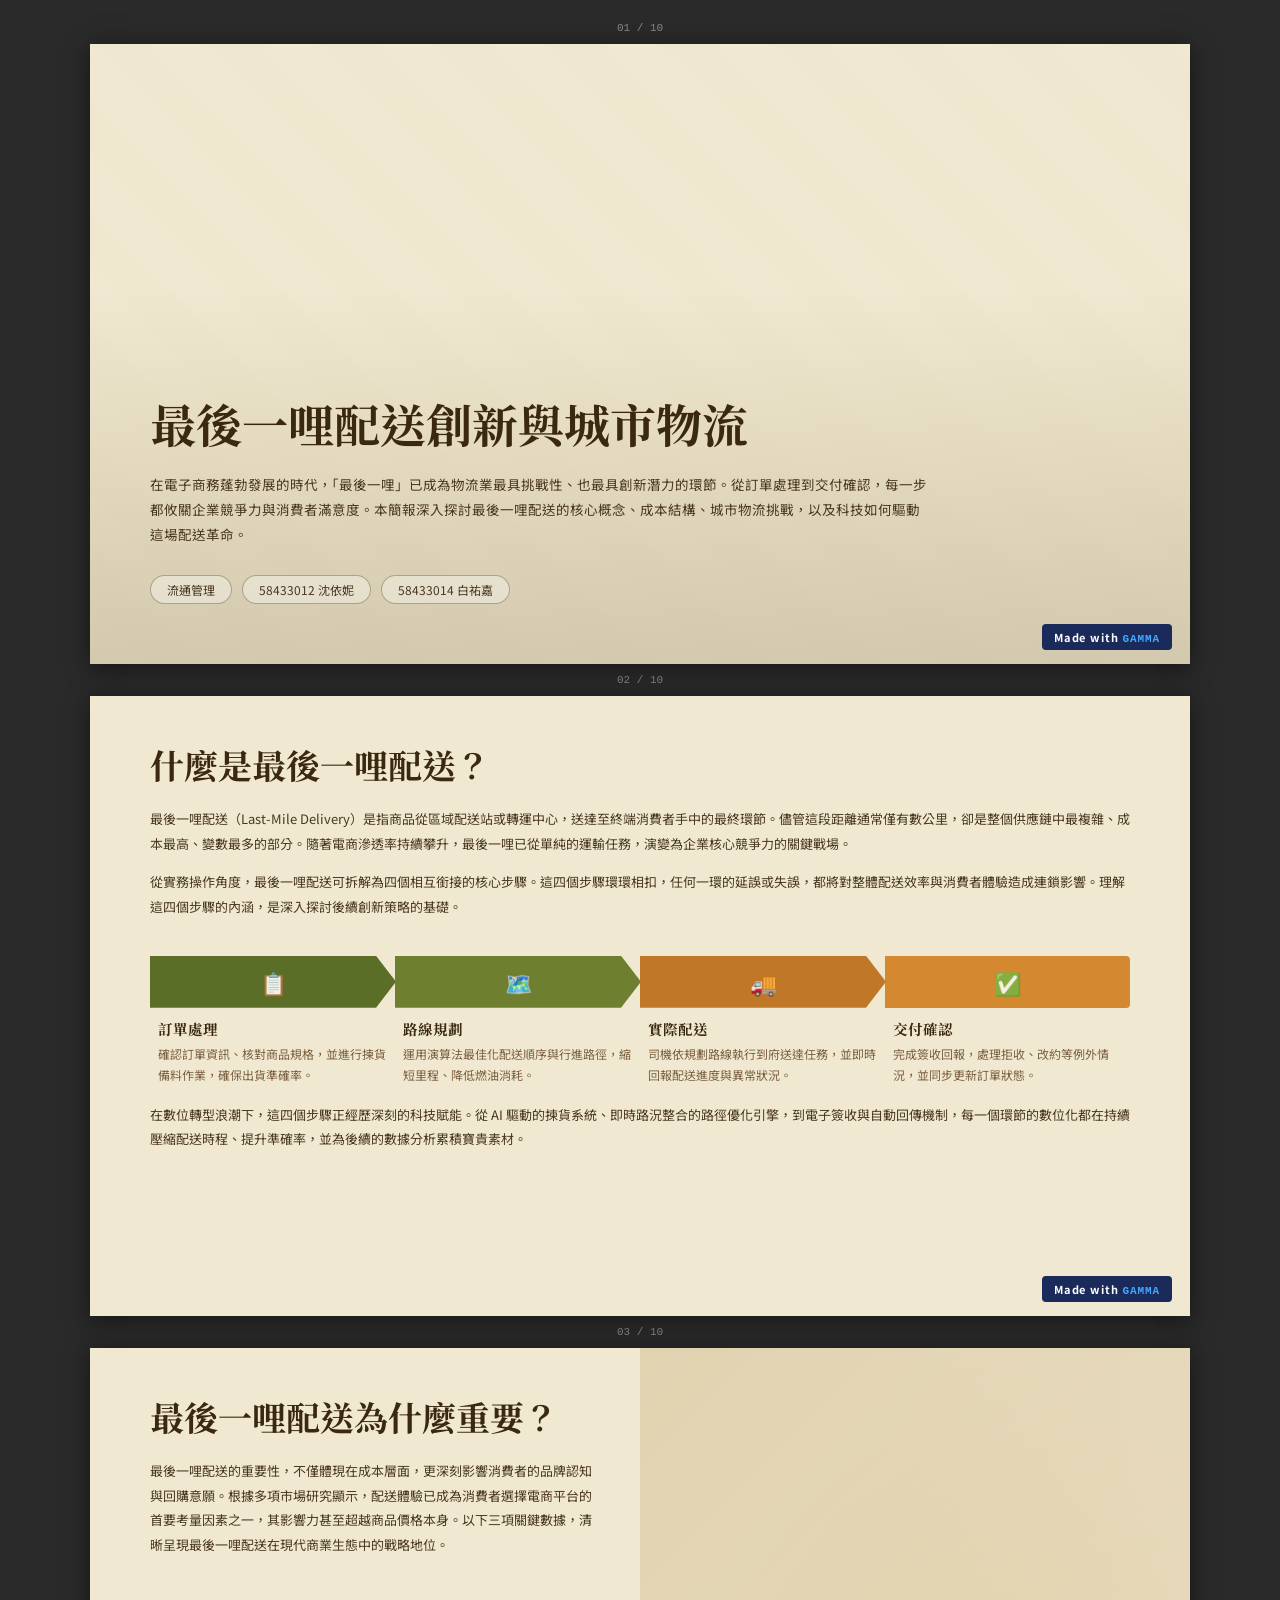
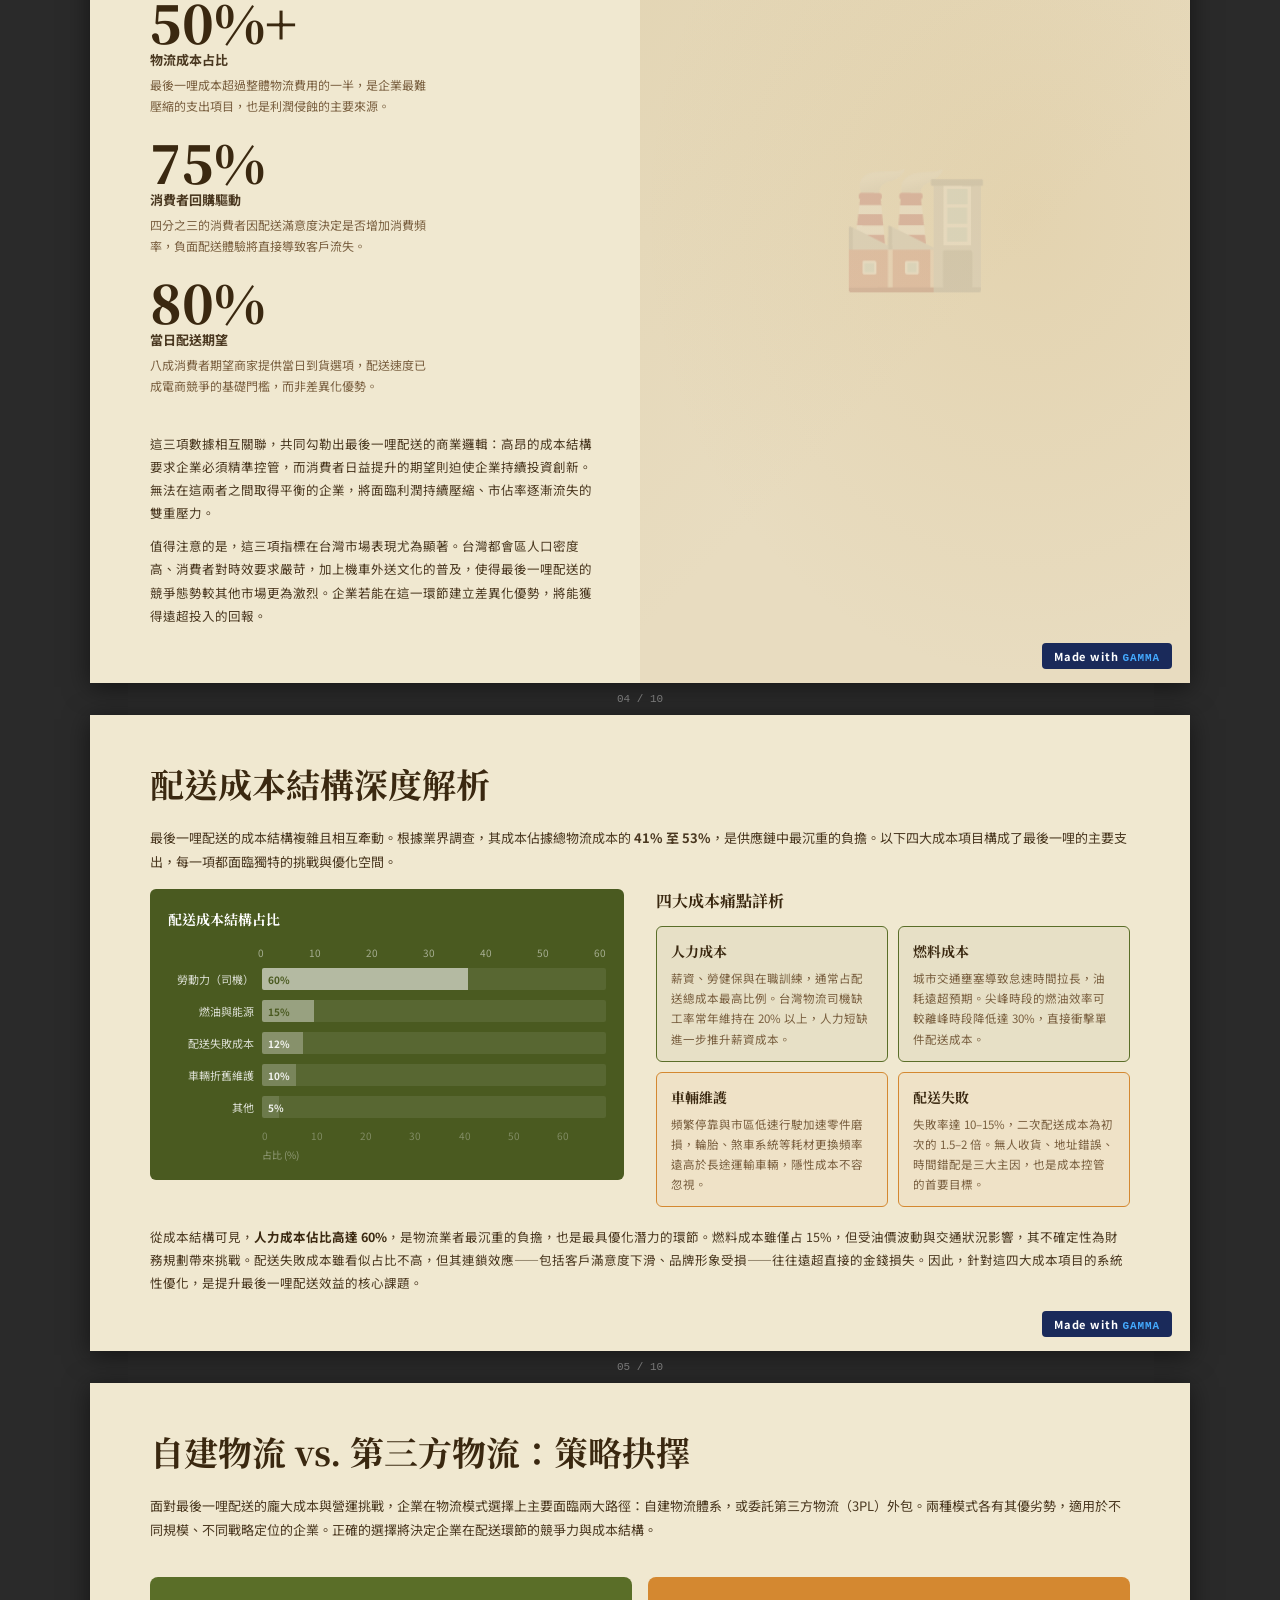
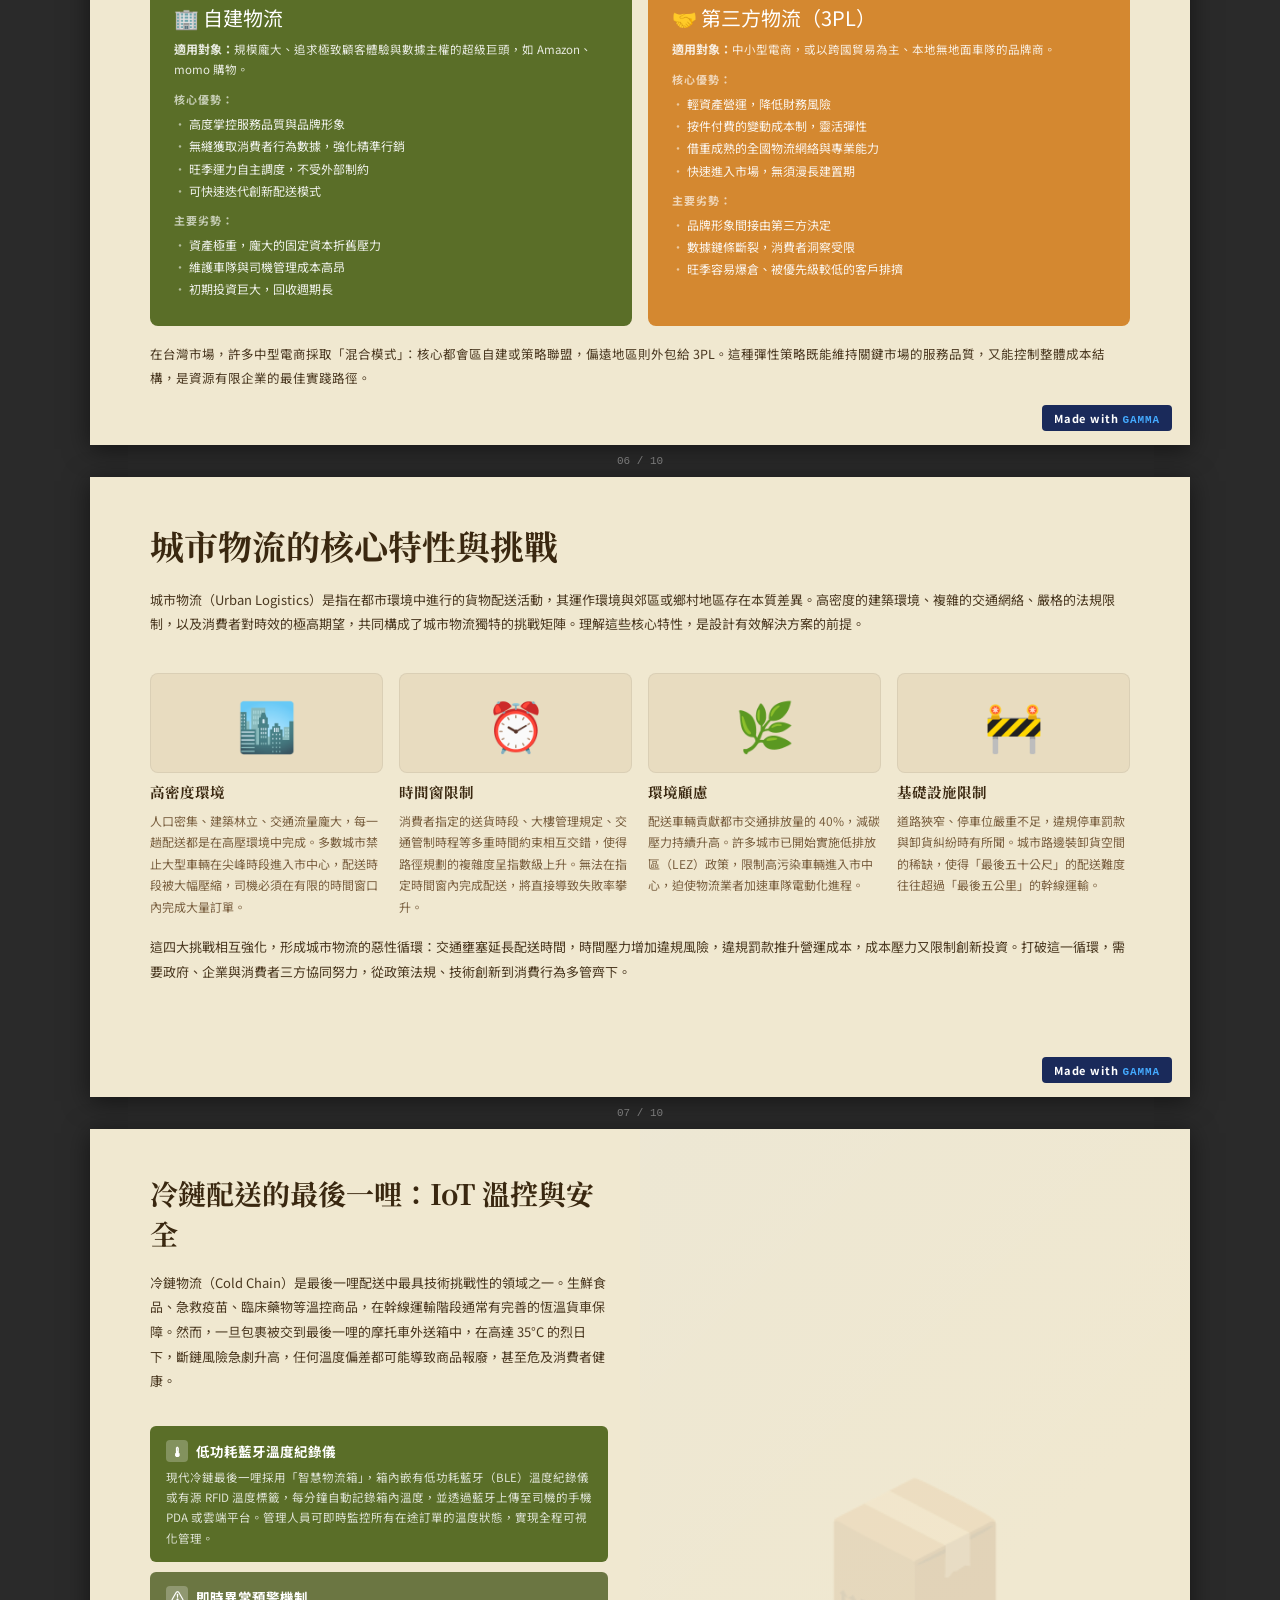
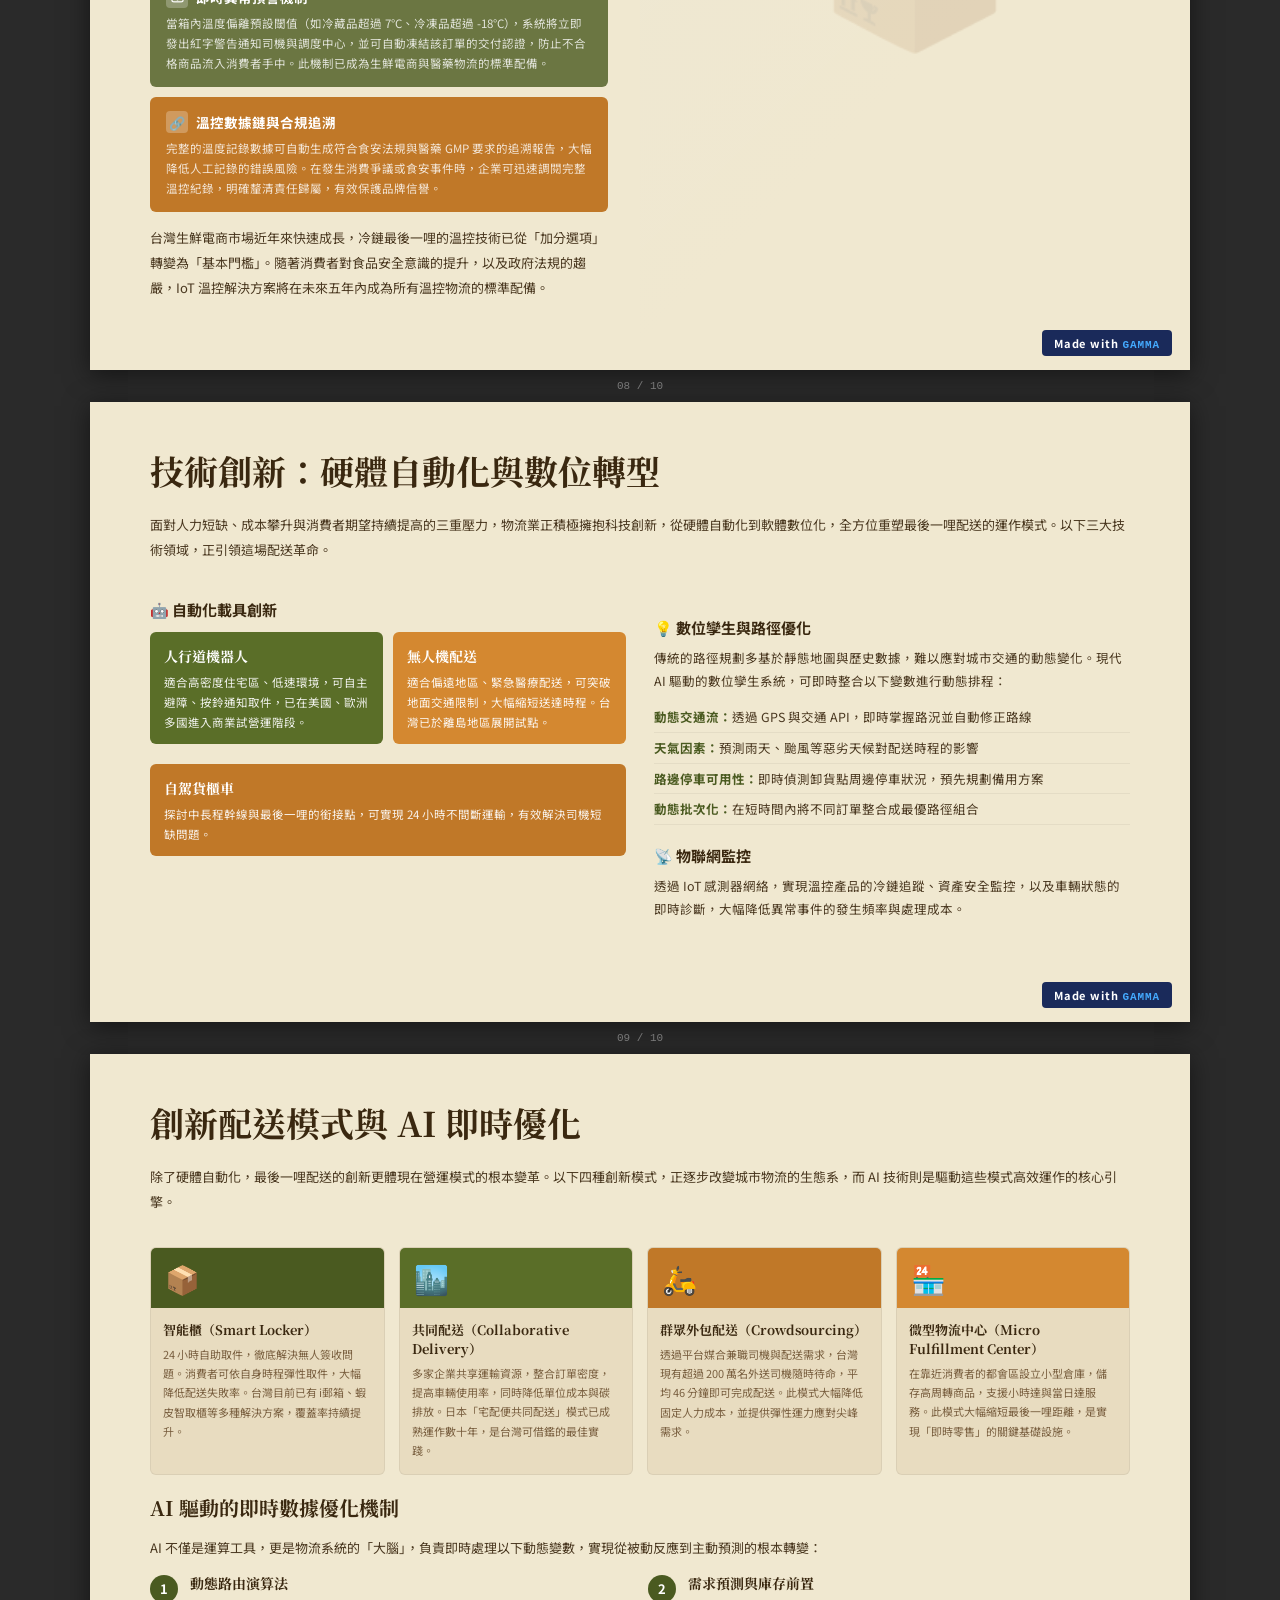
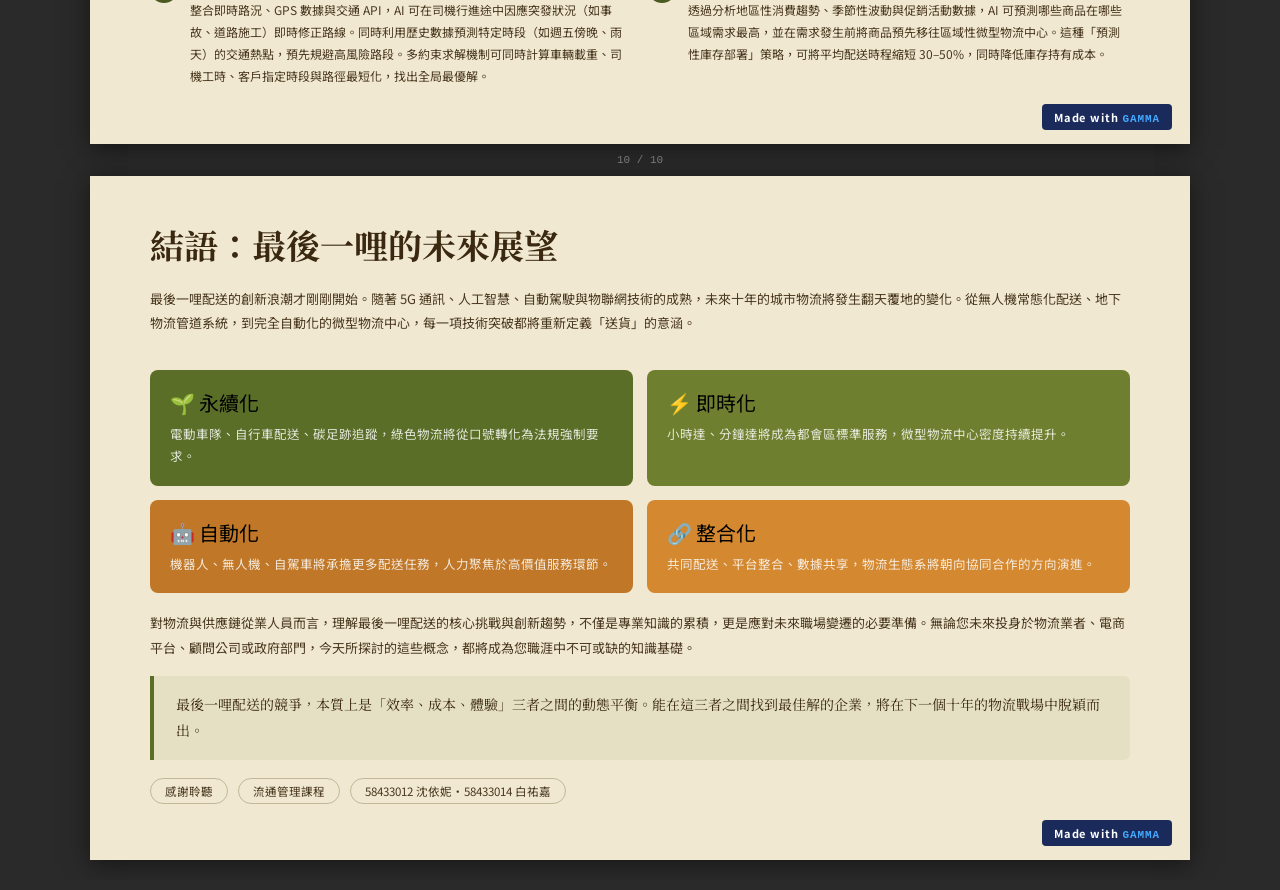
==== last-mile-delivery.html @ 7293ac3d "Add files via upload" ====
<!DOCTYPE html>
<html lang="zh-TW">
<head>
<meta charset="UTF-8">
<meta name="viewport" content="width=device-width, initial-scale=1.0">
<title>最後一哩配送創新與城市物流</title>
<link href="https://fonts.googleapis.com/css2?family=Noto+Serif+TC:wght@400;500;700;900&family=Noto+Sans+TC:wght@300;400;500;700&display=swap" rel="stylesheet">
<style>
* { margin:0; padding:0; box-sizing:border-box; }

:root {
  --cream: #f0e8d0;
  --cream2: #e8dcc0;
  --olive-dark: #4a5a20;
  --olive: #5a6e28;
  --olive-mid: #6e8030;
  --amber: #c07828;
  --amber2: #d48830;
  --brown-text: #3a2810;
  --brown2: #5a3c18;
  --text: #2a1e08;
  --text2: #4a3820;
  --text3: #7a6040;
  --white: #fefcf5;
  --tag-bg: rgba(255,255,255,0.2);
}

body {
  font-family: 'Noto Sans TC', sans-serif;
  background: #2a2a2a;
  display: flex;
  flex-direction: column;
  align-items: center;
  padding: 20px;
  gap: 8px;
}

/* ── SLIDE SHELL ── */
.slide {
  width: 1100px;
  min-height: 620px;
  background: var(--cream);
  position: relative;
  overflow: hidden;
  box-shadow: 0 4px 24px rgba(0,0,0,0.5);
  display: flex;
  flex-direction: column;
}

/* ── GAMMA BADGE ── */
.gamma-badge {
  position: absolute;
  bottom: 14px; right: 18px;
  background: #1a2a5a;
  color: white;
  font-size: 11px;
  font-weight: 700;
  padding: 5px 12px;
  border-radius: 4px;
  letter-spacing: 0.08em;
  z-index: 10;
}
.gamma-badge span { color: #4af; font-family: monospace; font-weight: 900; }

/* ══════════════════════════════════════
   SLIDE 1 – COVER
══════════════════════════════════════ */
.s1 {
  background: var(--cream);
  min-height: 620px;
}
.s1-bg {
  position: absolute; inset: 0;
  background: linear-gradient(rgba(240,232,208,0.82), rgba(240,232,208,0.88)),
    /* City night scene suggestion via repeating pattern */
    repeating-linear-gradient(45deg, transparent, transparent 40px, rgba(80,60,20,0.04) 40px, rgba(80,60,20,0.04) 80px);
  z-index: 0;
}
/* Faux city silhouette */
.s1-city {
  position: absolute;
  bottom: 0; left: 0; right: 0;
  height: 380px;
  background:
    linear-gradient(180deg, transparent 0%, rgba(100,80,30,0.12) 60%, rgba(80,60,20,0.18) 100%);
  z-index: 1;
}
.s1-content {
  position: relative; z-index: 2;
  padding: 90px 60px 60px 60px;
  display: flex; flex-direction: column;
  justify-content: flex-end;
  flex: 1;
}
.s1-title {
  font-family: 'Noto Serif TC', serif;
  font-size: 46px;
  font-weight: 700;
  color: var(--brown-text);
  line-height: 1.3;
  margin-bottom: 18px;
}
.s1-desc {
  font-size: 13.5px;
  color: var(--text2);
  line-height: 1.85;
  max-width: 780px;
  margin-bottom: 28px;
}
.s1-tags {
  display: flex; gap: 10px;
}
.tag {
  padding: 5px 16px;
  border: 1.5px solid rgba(90,70,24,0.4);
  border-radius: 999px;
  font-size: 12px;
  color: var(--text2);
  background: rgba(255,255,255,0.35);
}

/* ══════════════════════════════════════
   SLIDE 2 – WHAT IS
══════════════════════════════════════ */
.slide-inner {
  padding: 44px 60px 56px;
  flex: 1;
  display: flex;
  flex-direction: column;
}
.slide-h1 {
  font-family: 'Noto Serif TC', serif;
  font-size: 34px;
  font-weight: 700;
  color: var(--brown-text);
  margin-bottom: 18px;
}
.slide-body {
  font-size: 13px;
  color: var(--text2);
  line-height: 1.9;
  margin-bottom: 14px;
}

/* Arrow steps */
.steps-row {
  display: flex;
  gap: 0;
  margin: 22px 0 14px;
  flex-wrap: nowrap;
}
.step-arrow {
  flex: 1;
  display: flex;
  flex-direction: column;
  position: relative;
}
.step-arrow-head {
  height: 52px;
  display: flex;
  align-items: center;
  justify-content: center;
  font-size: 22px;
  color: rgba(255,255,255,0.9);
  clip-path: polygon(0 0, calc(100% - 20px) 0, 100% 50%, calc(100% - 20px) 100%, 0 100%);
  margin-right: -1px;
}
.step-arrow:nth-child(1) .step-arrow-head { background: var(--olive); }
.step-arrow:nth-child(2) .step-arrow-head { background: var(--olive-mid); }
.step-arrow:nth-child(3) .step-arrow-head { background: var(--amber); }
.step-arrow:nth-child(4) .step-arrow-head { background: var(--amber2); clip-path: none; border-radius: 0 4px 4px 0; margin-right: 0; }
.step-arrow-title {
  font-family: 'Noto Serif TC', serif;
  font-size: 14.5px;
  font-weight: 700;
  color: var(--brown-text);
  margin-top: 10px;
  padding: 0 8px;
}
.step-arrow-desc {
  font-size: 12px;
  color: var(--text3);
  line-height: 1.75;
  padding: 0 8px;
  margin-top: 4px;
}

/* ══════════════════════════════════════
   SLIDE 3 – WHY IMPORTANT
══════════════════════════════════════ */
.s3 { }
.s3-layout {
  display: grid;
  grid-template-columns: 1fr 1fr;
  gap: 0;
  flex: 1;
  min-height: 0;
}
.s3-left {
  padding: 44px 40px 56px 60px;
  display: flex;
  flex-direction: column;
}
.s3-stats {
  display: flex;
  flex-direction: column;
  gap: 0;
  margin-top: 24px;
  flex: 1;
}
.stat-block {
  margin-bottom: 20px;
}
.stat-num {
  font-family: 'Noto Serif TC', serif;
  font-size: 52px;
  font-weight: 900;
  color: var(--brown-text);
  line-height: 1;
}
.stat-label {
  font-size: 13px;
  font-weight: 700;
  color: var(--text2);
  margin-top: 2px;
  margin-bottom: 5px;
}
.stat-desc {
  font-size: 12px;
  color: var(--text3);
  line-height: 1.75;
  max-width: 280px;
}
.s3-right {
  position: relative;
  overflow: hidden;
  background:
    linear-gradient(135deg, rgba(210,190,140,0.3) 0%, transparent 60%),
    var(--cream2);
  display: flex;
  align-items: center;
  justify-content: center;
}
/* Warehouse illustration placeholder */
.s3-illus {
  width: 100%;
  height: 100%;
  background:
    radial-gradient(ellipse at 70% 50%, rgba(200,160,80,0.15) 0%, transparent 70%);
  display: flex;
  align-items: center;
  justify-content: center;
}
.s3-illus-icon {
  font-size: 120px;
  opacity: 0.18;
  filter: grayscale(30%);
}
.s3-note {
  margin-top: 16px;
  font-size: 12.5px;
  color: var(--text2);
  line-height: 1.85;
}

/* ══════════════════════════════════════
   SLIDE 4 – COST
══════════════════════════════════════ */
.s4-layout {
  display: grid;
  grid-template-columns: 1fr 1fr;
  gap: 32px;
  flex: 1;
  align-items: start;
}
.chart-box {
  background: var(--olive-dark);
  border-radius: 6px;
  padding: 20px 18px 18px;
}
.chart-title {
  font-family: 'Noto Serif TC', serif;
  font-size: 14px;
  font-weight: 700;
  color: white;
  margin-bottom: 16px;
}
.chart-axis {
  font-size: 10px;
  color: rgba(255,255,255,0.5);
  display: flex;
  justify-content: space-between;
  margin-left: 90px;
  margin-bottom: 8px;
}
.bar-row2 {
  display: flex;
  align-items: center;
  margin-bottom: 10px;
  gap: 8px;
}
.bar-label2 {
  font-size: 11px;
  color: rgba(255,255,255,0.8);
  width: 86px;
  flex-shrink: 0;
  text-align: right;
}
.bar-track2 {
  flex: 1;
  height: 22px;
  background: rgba(255,255,255,0.08);
  border-radius: 2px;
  overflow: hidden;
}
.bar-fill2 {
  height: 100%;
  display: flex;
  align-items: center;
  padding-left: 6px;
  font-size: 10px;
  font-weight: 700;
  color: rgba(255,255,255,0.9);
  transition: width 1.5s cubic-bezier(0.16,1,0.3,1);
}
.b1 { width: 60%; background: rgba(255,255,255,0.55); color: var(--olive-dark); }
.b2 { width: 15%; background: rgba(255,255,255,0.38); color: var(--olive-dark); }
.b3 { width: 12%; background: rgba(255,255,255,0.28); color: rgba(255,255,255,0.9); }
.b4 { width: 10%; background: rgba(255,255,255,0.20); color: rgba(255,255,255,0.9); }
.b5 { width:  5%; background: rgba(255,255,255,0.12); color: rgba(255,255,255,0.9); }
.chart-xline {
  font-size: 10px;
  color: rgba(255,255,255,0.3);
  margin-left: 94px;
  margin-top: 4px;
  display: flex;
  gap: 0;
}
.chart-xline span { flex: 1; text-align: left; }

.cost-right-title {
  font-family: 'Noto Serif TC', serif;
  font-size: 16px;
  font-weight: 700;
  color: var(--brown-text);
  margin-bottom: 14px;
}
.cost-cards2 {
  display: grid;
  grid-template-columns: 1fr 1fr;
  gap: 10px;
}
.cost-card2 {
  border: 1.5px solid;
  border-radius: 6px;
  padding: 14px 14px 12px;
}
.cost-card2.olive { border-color: var(--olive); background: rgba(90,110,40,0.06); }
.cost-card2.amber { border-color: var(--amber2); background: rgba(212,136,48,0.06); }
.cost-card2-title {
  font-family: 'Noto Serif TC', serif;
  font-size: 14px;
  font-weight: 700;
  color: var(--brown-text);
  margin-bottom: 7px;
}
.cost-card2-body {
  font-size: 11.5px;
  color: var(--text3);
  line-height: 1.75;
}
.s4-footer {
  margin-top: 18px;
  font-size: 12.5px;
  color: var(--text2);
  line-height: 1.85;
}
.s4-footer strong { color: var(--brown-text); }

/* ══════════════════════════════════════
   SLIDE 5 – STRATEGY
══════════════════════════════════════ */
.s5-layout {
  display: grid;
  grid-template-columns: 1fr 1fr;
  gap: 16px;
  flex: 1;
  margin-top: 20px;
}
.strat-card {
  border-radius: 8px;
  padding: 26px 24px;
}
.strat-card.dark { background: var(--olive); color: white; }
.strat-card.warm { background: var(--amber2); color: white; }
.strat-card-icon { font-size: 20px; margin-bottom: 6px; }
.strat-card-target {
  font-size: 11.5px;
  line-height: 1.75;
  margin-bottom: 12px;
  opacity: 0.85;
}
.strat-card-target strong {
  font-size: 12px;
}
.strat-section-h {
  font-size: 11px;
  font-weight: 700;
  letter-spacing: 0.08em;
  text-transform: uppercase;
  opacity: 0.65;
  margin-bottom: 6px;
  margin-top: 10px;
}
.strat-list {
  list-style: none;
  font-size: 12px;
  line-height: 1.85;
  opacity: 0.9;
}
.strat-list li::before { content: '• '; opacity: 0.6; }
.s5-footer {
  margin-top: 16px;
  font-size: 12.5px;
  color: var(--text2);
  line-height: 1.85;
  grid-column: 1 / -1;
}

/* ══════════════════════════════════════
   SLIDE 6 – URBAN
══════════════════════════════════════ */
.s6-cards {
  display: grid;
  grid-template-columns: repeat(4, 1fr);
  gap: 16px;
  margin-top: 22px;
}
.urban-card2 {
  display: flex;
  flex-direction: column;
  gap: 8px;
}
.urban-img {
  width: 100%;
  height: 100px;
  border-radius: 8px;
  display: flex;
  align-items: center;
  justify-content: center;
  font-size: 48px;
  background: var(--cream2);
  border: 1px solid rgba(0,0,0,0.06);
}
.urban-card-title2 {
  font-family: 'Noto Serif TC', serif;
  font-size: 14.5px;
  font-weight: 700;
  color: var(--brown-text);
}
.urban-card-body2 {
  font-size: 12px;
  color: var(--text3);
  line-height: 1.78;
}

/* ══════════════════════════════════════
   SLIDE 7 – COLD CHAIN
══════════════════════════════════════ */
.s7-layout {
  display: grid;
  grid-template-columns: 1fr 1fr;
  gap: 0;
  flex: 1;
}
.s7-left {
  padding: 44px 32px 56px 60px;
  display: flex;
  flex-direction: column;
}
.s7-right {
  display: flex;
  align-items: center;
  justify-content: center;
  background: linear-gradient(135deg, rgba(200,220,255,0.08) 0%, transparent 60%);
}
.s7-illus {
  font-size: 160px;
  opacity: 0.15;
  line-height: 1;
}
.cold-cards2 {
  display: flex;
  flex-direction: column;
  gap: 10px;
  margin-top: 18px;
  flex: 1;
}
.cold-card2 {
  border-radius: 6px;
  padding: 14px 16px;
  display: flex;
  flex-direction: column;
  gap: 5px;
}
.cold-card2.c1 { background: var(--olive); }
.cold-card2.c2 { background: rgba(74,90,32,0.8); }
.cold-card2.c3 { background: var(--amber); }
.cold-card2-title {
  font-size: 13.5px;
  font-weight: 700;
  color: white;
  display: flex;
  align-items: center;
  gap: 8px;
}
.cold-card2-title .cico {
  width: 22px; height: 22px;
  background: rgba(255,255,255,0.25);
  border-radius: 4px;
  display: flex; align-items: center; justify-content: center;
  font-size: 13px;
}
.cold-card2-body {
  font-size: 11.5px;
  color: rgba(255,255,255,0.8);
  line-height: 1.75;
}

/* ══════════════════════════════════════
   SLIDE 8 – TECH
══════════════════════════════════════ */
.s8-layout {
  display: grid;
  grid-template-columns: 1fr 1fr;
  gap: 28px;
  flex: 1;
  margin-top: 22px;
  align-items: start;
}
.s8-col-title {
  font-size: 15px;
  font-weight: 700;
  color: var(--brown-text);
  margin-bottom: 12px;
  display: flex;
  align-items: center;
  gap: 8px;
}
.s8-sub-cards {
  display: grid;
  grid-template-columns: 1fr 1fr;
  gap: 10px;
}
.s8-sub-card {
  background: var(--olive);
  border-radius: 6px;
  padding: 14px 14px 12px;
  color: white;
}
.s8-sub-card.amber-card { background: var(--amber2); }
.s8-sub-title {
  font-family: 'Noto Serif TC', serif;
  font-size: 14px;
  font-weight: 700;
  margin-bottom: 6px;
}
.s8-sub-body {
  font-size: 11.5px;
  line-height: 1.75;
  opacity: 0.9;
}
.s8-wide-card {
  background: var(--amber);
  border-radius: 6px;
  padding: 14px 14px 12px;
  color: white;
  margin-top: 10px;
  grid-column: 1 / -1;
}
.s8-right-list {
  list-style: none;
  font-size: 12.5px;
  color: var(--text2);
  line-height: 1.9;
}
.s8-right-list li {
  padding: 3px 0;
  border-bottom: 1px solid rgba(0,0,0,0.05);
}
.s8-right-list li strong { color: var(--olive-dark); }
.s8-iot-box {
  margin-top: 18px;
}
.s8-iot-title {
  font-size: 15px;
  font-weight: 700;
  color: var(--brown-text);
  margin-bottom: 8px;
  display: flex;
  align-items: center;
  gap: 8px;
}
.s8-iot-body {
  font-size: 12.5px;
  color: var(--text2);
  line-height: 1.85;
}

/* ══════════════════════════════════════
   SLIDE 9 – INNOVATION
══════════════════════════════════════ */
.s9-innov-cards {
  display: grid;
  grid-template-columns: repeat(4, 1fr);
  gap: 14px;
  margin-top: 18px;
}
.innov-card2 {
  background: var(--cream2);
  border-radius: 6px;
  overflow: hidden;
  border: 1px solid rgba(0,0,0,0.06);
}
.innov-card-img {
  height: 60px;
  display: flex;
  align-items: center;
  padding-left: 14px;
  font-size: 28px;
}
.innov-card-img.c1 { background: var(--olive-dark); }
.innov-card-img.c2 { background: var(--olive); }
.innov-card-img.c3 { background: var(--amber); }
.innov-card-img.c4 { background: var(--amber2); }
.innov-card-body2 {
  padding: 12px 12px 14px;
}
.innov-card-title2 {
  font-family: 'Noto Serif TC', serif;
  font-size: 13px;
  font-weight: 700;
  color: var(--brown-text);
  margin-bottom: 6px;
}
.innov-card-desc2 {
  font-size: 11px;
  color: var(--text3);
  line-height: 1.75;
}
.s9-ai {
  margin-top: 18px;
}
.s9-ai-title {
  font-family: 'Noto Serif TC', serif;
  font-size: 20px;
  font-weight: 700;
  color: var(--brown-text);
  margin-bottom: 14px;
}
.s9-ai-grid {
  display: grid;
  grid-template-columns: 1fr 1fr;
  gap: 16px;
}
.s9-ai-block {
  display: flex;
  gap: 12px;
}
.s9-ai-num {
  width: 28px; height: 28px;
  background: var(--olive-dark);
  color: white;
  border-radius: 50%;
  display: flex;
  align-items: center;
  justify-content: center;
  font-size: 13px;
  font-weight: 700;
  flex-shrink: 0;
  margin-top: 2px;
}
.s9-ai-content-title {
  font-family: 'Noto Serif TC', serif;
  font-size: 14px;
  font-weight: 700;
  color: var(--brown-text);
  margin-bottom: 6px;
}
.s9-ai-content-body {
  font-size: 12px;
  color: var(--text2);
  line-height: 1.85;
}

/* ══════════════════════════════════════
   SLIDE 10 – CONCLUSION
══════════════════════════════════════ */
.s10-cards {
  display: grid;
  grid-template-columns: 1fr 1fr;
  gap: 14px;
  margin-top: 20px;
}
.s10-card {
  border-radius: 8px;
  padding: 18px 20px;
}
.s10-card.dark1 { background: var(--olive); }
.s10-card.dark2 { background: var(--olive-mid); }
.s10-card.warm1 { background: var(--amber); }
.s10-card.warm2 { background: var(--amber2); }
.s10-card-icon { font-size: 20px; margin-bottom: 6px; }
.s10-card-title {
  font-family: 'Noto Serif TC', serif;
  font-size: 16px;
  font-weight: 700;
  color: white;
  margin-bottom: 6px;
}
.s10-card-body {
  font-size: 12.5px;
  color: rgba(255,255,255,0.82);
  line-height: 1.8;
}
.s10-body {
  margin-top: 18px;
  font-size: 13px;
  color: var(--text2);
  line-height: 1.88;
}
.s10-quote {
  margin-top: 16px;
  padding: 16px 22px;
  border-left: 4px solid var(--olive);
  background: rgba(90,110,40,0.07);
  border-radius: 0 6px 6px 0;
  font-family: 'Noto Serif TC', serif;
  font-size: 14px;
  color: var(--brown-text);
  line-height: 1.85;
}
.s10-footer-tags {
  margin-top: 18px;
  display: flex;
  gap: 10px;
}
.tag-sm {
  padding: 4px 14px;
  border: 1.5px solid rgba(90,70,24,0.3);
  border-radius: 999px;
  font-size: 11.5px;
  color: var(--text2);
}

/* Slide number indicator */
.slide-counter {
  color: #888;
  font-size: 11px;
  font-family: monospace;
  text-align: center;
  margin: 2px 0;
}
</style>
</head>
<body>

<!-- ════ SLIDE 1 ════ -->
<div class="slide-counter">01 / 10</div>
<div class="slide s1">
  <div class="s1-bg"></div>
  <div class="s1-city"></div>
  <div class="s1-content">
    <h1 class="s1-title">最後一哩配送創新與城市物流</h1>
    <p class="s1-desc">在電子商務蓬勃發展的時代，「最後一哩」已成為物流業最具挑戰性、也最具創新潛力的環節。從訂單處理到交付確認，每一步都攸關企業競爭力與消費者滿意度。本簡報深入探討最後一哩配送的核心概念、成本結構、城市物流挑戰，以及科技如何驅動這場配送革命。</p>
    <div class="s1-tags">
      <span class="tag">流通管理</span>
      <span class="tag">58433012 沈依妮</span>
      <span class="tag">58433014 白祐嘉</span>
    </div>
  </div>
  <div class="gamma-badge">Made with <span>GAMMA</span></div>
</div>

<!-- ════ SLIDE 2 ════ -->
<div class="slide-counter">02 / 10</div>
<div class="slide">
  <div class="slide-inner">
    <h1 class="slide-h1">什麼是最後一哩配送？</h1>
    <p class="slide-body">最後一哩配送（Last-Mile Delivery）是指商品從區域配送站或轉運中心，送達至終端消費者手中的最終環節。儘管這段距離通常僅有數公里，卻是整個供應鏈中最複雜、成本最高、變數最多的部分。隨著電商滲透率持續攀升，最後一哩已從單純的運輸任務，演變為企業核心競爭力的關鍵戰場。</p>
    <p class="slide-body">從實務操作角度，最後一哩配送可拆解為四個相互銜接的核心步驟。這四個步驟環環相扣，任何一環的延誤或失誤，都將對整體配送效率與消費者體驗造成連鎖影響。理解這四個步驟的內涵，是深入探討後續創新策略的基礎。</p>

    <div class="steps-row">
      <div class="step-arrow">
        <div class="step-arrow-head">📋</div>
        <div class="step-arrow-title">訂單處理</div>
        <div class="step-arrow-desc">確認訂單資訊、核對商品規格，並進行揀貨備料作業，確保出貨準確率。</div>
      </div>
      <div class="step-arrow">
        <div class="step-arrow-head">🗺️</div>
        <div class="step-arrow-title">路線規劃</div>
        <div class="step-arrow-desc">運用演算法最佳化配送順序與行進路徑，縮短里程、降低燃油消耗。</div>
      </div>
      <div class="step-arrow">
        <div class="step-arrow-head">🚚</div>
        <div class="step-arrow-title">實際配送</div>
        <div class="step-arrow-desc">司機依規劃路線執行到府送達任務，並即時回報配送進度與異常狀況。</div>
      </div>
      <div class="step-arrow">
        <div class="step-arrow-head">✅</div>
        <div class="step-arrow-title">交付確認</div>
        <div class="step-arrow-desc">完成簽收回報，處理拒收、改約等例外情況，並同步更新訂單狀態。</div>
      </div>
    </div>

    <p class="slide-body" style="margin-top:4px;">在數位轉型浪潮下，這四個步驟正經歷深刻的科技賦能。從 AI 驅動的揀貨系統、即時路況整合的路徑優化引擎，到電子簽收與自動回傳機制，每一個環節的數位化都在持續壓縮配送時程、提升準確率，並為後續的數據分析累積寶貴素材。</p>
  </div>
  <div class="gamma-badge">Made with <span>GAMMA</span></div>
</div>

<!-- ════ SLIDE 3 ════ -->
<div class="slide-counter">03 / 10</div>
<div class="slide s3" style="min-height:620px;">
  <div class="s3-layout" style="flex:1;">
    <div class="s3-left">
      <h1 class="slide-h1">最後一哩配送為什麼重要？</h1>
      <p class="slide-body">最後一哩配送的重要性，不僅體現在成本層面，更深刻影響消費者的品牌認知與回購意願。根據多項市場研究顯示，配送體驗已成為消費者選擇電商平台的首要考量因素之一，其影響力甚至超越商品價格本身。以下三項關鍵數據，清晰呈現最後一哩配送在現代商業生態中的戰略地位。</p>

      <div class="s3-stats">
        <div class="stat-block">
          <div class="stat-num">50%+</div>
          <div class="stat-label">物流成本占比</div>
          <div class="stat-desc">最後一哩成本超過整體物流費用的一半，是企業最難壓縮的支出項目，也是利潤侵蝕的主要來源。</div>
        </div>
        <div class="stat-block">
          <div class="stat-num">75%</div>
          <div class="stat-label">消費者回購驅動</div>
          <div class="stat-desc">四分之三的消費者因配送滿意度決定是否增加消費頻率，負面配送體驗將直接導致客戶流失。</div>
        </div>
        <div class="stat-block">
          <div class="stat-num">80%</div>
          <div class="stat-label">當日配送期望</div>
          <div class="stat-desc">八成消費者期望商家提供當日到貨選項，配送速度已成電商競爭的基礎門檻，而非差異化優勢。</div>
        </div>
      </div>

      <p class="s3-note">這三項數據相互關聯，共同勾勒出最後一哩配送的商業邏輯：高昂的成本結構要求企業必須精準控管，而消費者日益提升的期望則迫使企業持續投資創新。無法在這兩者之間取得平衡的企業，將面臨利潤持續壓縮、市佔率逐漸流失的雙重壓力。</p>
      <p class="s3-note" style="margin-top:10px;">值得注意的是，這三項指標在台灣市場表現尤為顯著。台灣都會區人口密度高、消費者對時效要求嚴苛，加上機車外送文化的普及，使得最後一哩配送的競爭態勢較其他市場更為激烈。企業若能在這一環節建立差異化優勢，將能獲得遠超投入的回報。</p>
    </div>
    <div class="s3-right">
      <div class="s3-illus">
        <div class="s3-illus-icon">🏭</div>
      </div>
    </div>
  </div>
  <div class="gamma-badge">Made with <span>GAMMA</span></div>
</div>

<!-- ════ SLIDE 4 ════ -->
<div class="slide-counter">04 / 10</div>
<div class="slide">
  <div class="slide-inner">
    <h1 class="slide-h1">配送成本結構深度解析</h1>
    <p class="slide-body">最後一哩配送的成本結構複雜且相互牽動。根據業界調查，其成本佔據總物流成本的 <strong>41% 至 53%</strong>，是供應鏈中最沉重的負擔。以下四大成本項目構成了最後一哩的主要支出，每一項都面臨獨特的挑戰與優化空間。</p>

    <div class="s4-layout">
      <!-- Chart -->
      <div>
        <div class="chart-box">
          <div class="chart-title">配送成本結構占比</div>
          <div class="chart-axis">
            <span>0</span><span>10</span><span>20</span><span>30</span><span>40</span><span>50</span><span>60</span>
          </div>
          <div class="bar-row2">
            <div class="bar-label2">勞動力（司機）</div>
            <div class="bar-track2"><div class="bar-fill2 b1">60%</div></div>
          </div>
          <div class="bar-row2">
            <div class="bar-label2">燃油與能源</div>
            <div class="bar-track2"><div class="bar-fill2 b2">15%</div></div>
          </div>
          <div class="bar-row2">
            <div class="bar-label2">配送失敗成本</div>
            <div class="bar-track2"><div class="bar-fill2 b3">12%</div></div>
          </div>
          <div class="bar-row2">
            <div class="bar-label2">車輛折舊維護</div>
            <div class="bar-track2"><div class="bar-fill2 b4">10%</div></div>
          </div>
          <div class="bar-row2">
            <div class="bar-label2">其他</div>
            <div class="bar-track2"><div class="bar-fill2 b5">5%</div></div>
          </div>
          <div class="chart-xline">
            <span>0</span><span>10</span><span>20</span><span>30</span><span>40</span><span>50</span><span>60</span>
          </div>
          <div style="font-size:10px;color:rgba(255,255,255,0.4);margin-top:4px;margin-left:94px;">占比 (%)</div>
        </div>
      </div>

      <!-- Cards -->
      <div>
        <div class="cost-right-title">四大成本痛點詳析</div>
        <div class="cost-cards2">
          <div class="cost-card2 olive">
            <div class="cost-card2-title">人力成本</div>
            <div class="cost-card2-body">薪資、勞健保與在職訓練，通常占配送總成本最高比例。台灣物流司機缺工率常年維持在 20% 以上，人力短缺進一步推升薪資成本。</div>
          </div>
          <div class="cost-card2 olive">
            <div class="cost-card2-title">燃料成本</div>
            <div class="cost-card2-body">城市交通壅塞導致怠速時間拉長，油耗遠超預期。尖峰時段的燃油效率可較離峰時段降低達 30%，直接衝擊單件配送成本。</div>
          </div>
          <div class="cost-card2 amber">
            <div class="cost-card2-title">車輛維護</div>
            <div class="cost-card2-body">頻繁停靠與市區低速行駛加速零件磨損，輪胎、煞車系統等耗材更換頻率遠高於長途運輸車輛，隱性成本不容忽視。</div>
          </div>
          <div class="cost-card2 amber">
            <div class="cost-card2-title">配送失敗</div>
            <div class="cost-card2-body">失敗率達 10–15%，二次配送成本為初次的 1.5–2 倍。無人收貨、地址錯誤、時間錯配是三大主因，也是成本控管的首要目標。</div>
          </div>
        </div>
      </div>
    </div>

    <p class="s4-footer">從成本結構可見，<strong>人力成本佔比高達 60%</strong>，是物流業者最沉重的負擔，也是最具優化潛力的環節。燃料成本雖僅占 15%，但受油價波動與交通狀況影響，其不確定性為財務規劃帶來挑戰。配送失敗成本雖看似占比不高，但其連鎖效應——包括客戶滿意度下滑、品牌形象受損——往往遠超直接的金錢損失。因此，針對這四大成本項目的系統性優化，是提升最後一哩配送效益的核心課題。</p>
  </div>
  <div class="gamma-badge">Made with <span>GAMMA</span></div>
</div>

<!-- ════ SLIDE 5 ════ -->
<div class="slide-counter">05 / 10</div>
<div class="slide">
  <div class="slide-inner">
    <h1 class="slide-h1">自建物流 vs. 第三方物流：策略抉擇</h1>
    <p class="slide-body">面對最後一哩配送的龐大成本與營運挑戰，企業在物流模式選擇上主要面臨兩大路徑：自建物流體系，或委託第三方物流（3PL）外包。兩種模式各有其優劣勢，適用於不同規模、不同戰略定位的企業。正確的選擇將決定企業在配送環節的競爭力與成本結構。</p>

    <div class="s5-layout">
      <div class="strat-card dark">
        <div class="strat-card-icon">🏢 自建物流</div>
        <div class="strat-card-target"><strong>適用對象：</strong>規模龐大、追求極致顧客體驗與數據主權的超級巨頭，如 Amazon、momo 購物。</div>
        <div class="strat-section-h">核心優勢：</div>
        <ul class="strat-list">
          <li>高度掌控服務品質與品牌形象</li>
          <li>無縫獲取消費者行為數據，強化精準行銷</li>
          <li>旺季運力自主調度，不受外部制約</li>
          <li>可快速迭代創新配送模式</li>
        </ul>
        <div class="strat-section-h">主要劣勢：</div>
        <ul class="strat-list">
          <li>資產極重，龐大的固定資本折舊壓力</li>
          <li>維護車隊與司機管理成本高昂</li>
          <li>初期投資巨大，回收週期長</li>
        </ul>
      </div>
      <div class="strat-card warm">
        <div class="strat-card-icon">🤝 第三方物流（3PL）</div>
        <div class="strat-card-target"><strong>適用對象：</strong>中小型電商，或以跨國貿易為主、本地無地面車隊的品牌商。</div>
        <div class="strat-section-h">核心優勢：</div>
        <ul class="strat-list">
          <li>輕資產營運，降低財務風險</li>
          <li>按件付費的變動成本制，靈活彈性</li>
          <li>借重成熟的全國物流網絡與專業能力</li>
          <li>快速進入市場，無須漫長建置期</li>
        </ul>
        <div class="strat-section-h">主要劣勢：</div>
        <ul class="strat-list">
          <li>品牌形象間接由第三方決定</li>
          <li>數據鏈條斷裂，消費者洞察受限</li>
          <li>旺季容易爆倉、被優先級較低的客戶排擠</li>
        </ul>
      </div>
    </div>
    <p class="s5-footer">在台灣市場，許多中型電商採取「混合模式」：核心都會區自建或策略聯盟，偏遠地區則外包給 3PL。這種彈性策略既能維持關鍵市場的服務品質，又能控制整體成本結構，是資源有限企業的最佳實踐路徑。</p>
  </div>
  <div class="gamma-badge">Made with <span>GAMMA</span></div>
</div>

<!-- ════ SLIDE 6 ════ -->
<div class="slide-counter">06 / 10</div>
<div class="slide">
  <div class="slide-inner">
    <h1 class="slide-h1">城市物流的核心特性與挑戰</h1>
    <p class="slide-body">城市物流（Urban Logistics）是指在都市環境中進行的貨物配送活動，其運作環境與郊區或鄉村地區存在本質差異。高密度的建築環境、複雜的交通網絡、嚴格的法規限制，以及消費者對時效的極高期望，共同構成了城市物流獨特的挑戰矩陣。理解這些核心特性，是設計有效解決方案的前提。</p>

    <div class="s6-cards">
      <div class="urban-card2">
        <div class="urban-img">🏙️</div>
        <div class="urban-card-title2">高密度環境</div>
        <div class="urban-card-body2">人口密集、建築林立、交通流量龐大，每一趟配送都是在高壓環境中完成。多數城市禁止大型車輛在尖峰時段進入市中心，配送時段被大幅壓縮，司機必須在有限的時間窗口內完成大量訂單。</div>
      </div>
      <div class="urban-card2">
        <div class="urban-img">⏰</div>
        <div class="urban-card-title2">時間窗限制</div>
        <div class="urban-card-body2">消費者指定的送貨時段、大樓管理規定、交通管制時程等多重時間約束相互交錯，使得路徑規劃的複雜度呈指數級上升。無法在指定時間窗內完成配送，將直接導致失敗率攀升。</div>
      </div>
      <div class="urban-card2">
        <div class="urban-img">🌿</div>
        <div class="urban-card-title2">環境顧慮</div>
        <div class="urban-card-body2">配送車輛貢獻都市交通排放量的 40%，減碳壓力持續升高。許多城市已開始實施低排放區（LEZ）政策，限制高污染車輛進入市中心，迫使物流業者加速車隊電動化進程。</div>
      </div>
      <div class="urban-card2">
        <div class="urban-img">🚧</div>
        <div class="urban-card-title2">基礎設施限制</div>
        <div class="urban-card-body2">道路狹窄、停車位嚴重不足，違規停車罰款與卸貨糾紛時有所聞。城市路邊裝卸貨空間的稀缺，使得「最後五十公尺」的配送難度往往超過「最後五公里」的幹線運輸。</div>
      </div>
    </div>

    <p class="slide-body" style="margin-top:18px;">這四大挑戰相互強化，形成城市物流的惡性循環：交通壅塞延長配送時間，時間壓力增加違規風險，違規罰款推升營運成本，成本壓力又限制創新投資。打破這一循環，需要政府、企業與消費者三方協同努力，從政策法規、技術創新到消費行為多管齊下。</p>
  </div>
  <div class="gamma-badge">Made with <span>GAMMA</span></div>
</div>

<!-- ════ SLIDE 7 ════ -->
<div class="slide-counter">07 / 10</div>
<div class="slide" style="min-height:620px;">
  <div class="s7-layout" style="flex:1;">
    <div class="s7-left">
      <h1 class="slide-h1" style="font-size:28px;">冷鏈配送的最後一哩：IoT 溫控與安全</h1>
      <p class="slide-body">冷鏈物流（Cold Chain）是最後一哩配送中最具技術挑戰性的領域之一。生鮮食品、急救疫苗、臨床藥物等溫控商品，在幹線運輸階段通常有完善的恆溫貨車保障。然而，一旦包裹被交到最後一哩的摩托車外送箱中，在高達 35°C 的烈日下，斷鏈風險急劇升高，任何溫度偏差都可能導致商品報廢，甚至危及消費者健康。</p>

      <div class="cold-cards2">
        <div class="cold-card2 c1">
          <div class="cold-card2-title"><span class="cico">🌡</span> 低功耗藍牙溫度紀錄儀</div>
          <div class="cold-card2-body">現代冷鏈最後一哩採用「智慧物流箱」，箱內嵌有低功耗藍牙（BLE）溫度紀錄儀或有源 RFID 溫度標籤，每分鐘自動記錄箱內溫度，並透過藍牙上傳至司機的手機 PDA 或雲端平台。管理人員可即時監控所有在途訂單的溫度狀態，實現全程可視化管理。</div>
        </div>
        <div class="cold-card2 c2">
          <div class="cold-card2-title"><span class="cico">⚠️</span> 即時異常預警機制</div>
          <div class="cold-card2-body">當箱內溫度偏離預設閾值（如冷藏品超過 7°C、冷凍品超過 -18°C），系統將立即發出紅字警告通知司機與調度中心，並可自動凍結該訂單的交付認證，防止不合格商品流入消費者手中。此機制已成為生鮮電商與醫藥物流的標準配備。</div>
        </div>
        <div class="cold-card2 c3">
          <div class="cold-card2-title"><span class="cico">🔗</span> 溫控數據鏈與合規追溯</div>
          <div class="cold-card2-body">完整的溫度記錄數據可自動生成符合食安法規與醫藥 GMP 要求的追溯報告，大幅降低人工記錄的錯誤風險。在發生消費爭議或食安事件時，企業可迅速調閱完整溫控紀錄，明確釐清責任歸屬，有效保護品牌信譽。</div>
        </div>
      </div>

      <p class="slide-body" style="margin-top:14px;">台灣生鮮電商市場近年來快速成長，冷鏈最後一哩的溫控技術已從「加分選項」轉變為「基本門檻」。隨著消費者對食品安全意識的提升，以及政府法規的趨嚴，IoT 溫控解決方案將在未來五年內成為所有溫控物流的標準配備。</p>
    </div>
    <div class="s7-right">
      <div class="s7-illus">📦</div>
    </div>
  </div>
  <div class="gamma-badge">Made with <span>GAMMA</span></div>
</div>

<!-- ════ SLIDE 8 ════ -->
<div class="slide-counter">08 / 10</div>
<div class="slide">
  <div class="slide-inner">
    <h1 class="slide-h1">技術創新：硬體自動化與數位轉型</h1>
    <p class="slide-body">面對人力短缺、成本攀升與消費者期望持續提高的三重壓力，物流業正積極擁抱科技創新，從硬體自動化到軟體數位化，全方位重塑最後一哩配送的運作模式。以下三大技術領域，正引領這場配送革命。</p>

    <div class="s8-layout">
      <!-- Left: Automation -->
      <div>
        <div class="s8-col-title">🤖 自動化載具創新</div>
        <div class="s8-sub-cards">
          <div class="s8-sub-card">
            <div class="s8-sub-title">人行道機器人</div>
            <div class="s8-sub-body">適合高密度住宅區、低速環境，可自主避障、按鈴通知取件，已在美國、歐洲多國進入商業試營運階段。</div>
          </div>
          <div class="s8-sub-card amber-card">
            <div class="s8-sub-title">無人機配送</div>
            <div class="s8-sub-body">適合偏遠地區、緊急醫療配送，可突破地面交通限制，大幅縮短送達時程。台灣已於離島地區展開試點。</div>
          </div>
          <div class="s8-wide-card">
            <div class="s8-sub-title">自駕貨櫃車</div>
            <div class="s8-sub-body">探討中長程幹線與最後一哩的銜接點，可實現 24 小時不間斷運輸，有效解決司機短缺問題。</div>
          </div>
        </div>
      </div>

      <!-- Right: Digital + IoT -->
      <div>
        <div class="s8-iot-box">
          <div class="s8-iot-title">💡 數位孿生與路徑優化</div>
          <p class="s8-iot-body" style="margin-bottom:10px;">傳統的路徑規劃多基於靜態地圖與歷史數據，難以應對城市交通的動態變化。現代 AI 驅動的數位孿生系統，可即時整合以下變數進行動態排程：</p>
          <ul class="s8-right-list">
            <li><strong>動態交通流：</strong>透過 GPS 與交通 API，即時掌握路況並自動修正路線</li>
            <li><strong>天氣因素：</strong>預測雨天、颱風等惡劣天候對配送時程的影響</li>
            <li><strong>路邊停車可用性：</strong>即時偵測卸貨點周邊停車狀況，預先規劃備用方案</li>
            <li><strong>動態批次化：</strong>在短時間內將不同訂單整合成最優路徑組合</li>
          </ul>
        </div>
        <div class="s8-iot-box" style="margin-top:20px;">
          <div class="s8-iot-title">📡 物聯網監控</div>
          <p class="s8-iot-body">透過 IoT 感測器網絡，實現溫控產品的冷鏈追蹤、資產安全監控，以及車輛狀態的即時診斷，大幅降低異常事件的發生頻率與處理成本。</p>
        </div>
      </div>
    </div>
  </div>
  <div class="gamma-badge">Made with <span>GAMMA</span></div>
</div>

<!-- ════ SLIDE 9 ════ -->
<div class="slide-counter">09 / 10</div>
<div class="slide">
  <div class="slide-inner">
    <h1 class="slide-h1">創新配送模式與 AI 即時優化</h1>
    <p class="slide-body">除了硬體自動化，最後一哩配送的創新更體現在營運模式的根本變革。以下四種創新模式，正逐步改變城市物流的生態系，而 AI 技術則是驅動這些模式高效運作的核心引擎。</p>

    <div class="s9-innov-cards">
      <div class="innov-card2">
        <div class="innov-card-img c1">📦</div>
        <div class="innov-card-body2">
          <div class="innov-card-title2">智能櫃（Smart Locker）</div>
          <div class="innov-card-desc2">24 小時自助取件，徹底解決無人簽收問題。消費者可依自身時程彈性取件，大幅降低配送失敗率。台灣目前已有 i郵箱、蝦皮智取櫃等多種解決方案，覆蓋率持續提升。</div>
        </div>
      </div>
      <div class="innov-card2">
        <div class="innov-card-img c2">🏙️</div>
        <div class="innov-card-body2">
          <div class="innov-card-title2">共同配送（Collaborative Delivery）</div>
          <div class="innov-card-desc2">多家企業共享運輸資源，整合訂單密度，提高車輛使用率，同時降低單位成本與碳排放。日本「宅配便共同配送」模式已成熟運作數十年，是台灣可借鑑的最佳實踐。</div>
        </div>
      </div>
      <div class="innov-card2">
        <div class="innov-card-img c3">🛵</div>
        <div class="innov-card-body2">
          <div class="innov-card-title2">群眾外包配送（Crowdsourcing）</div>
          <div class="innov-card-desc2">透過平台媒合兼職司機與配送需求，台灣現有超過 200 萬名外送司機隨時待命，平均 46 分鐘即可完成配送。此模式大幅降低固定人力成本，並提供彈性運力應對尖峰需求。</div>
        </div>
      </div>
      <div class="innov-card2">
        <div class="innov-card-img c4">🏪</div>
        <div class="innov-card-body2">
          <div class="innov-card-title2">微型物流中心（Micro Fulfillment Center）</div>
          <div class="innov-card-desc2">在靠近消費者的都會區設立小型倉庫，儲存高周轉商品，支援小時達與當日達服務。此模式大幅縮短最後一哩距離，是實現「即時零售」的關鍵基礎設施。</div>
        </div>
      </div>
    </div>

    <div class="s9-ai">
      <div class="s9-ai-title">AI 驅動的即時數據優化機制</div>
      <p class="slide-body" style="margin-bottom:12px;">AI 不僅是運算工具，更是物流系統的「大腦」，負責即時處理以下動態變數，實現從被動反應到主動預測的根本轉變：</p>
      <div class="s9-ai-grid">
        <div class="s9-ai-block">
          <div class="s9-ai-num">1</div>
          <div>
            <div class="s9-ai-content-title">動態路由演算法</div>
            <div class="s9-ai-content-body">整合即時路況、GPS 數據與交通 API，AI 可在司機行進途中因應突發狀況（如事故、道路施工）即時修正路線。同時利用歷史數據預測特定時段（如週五傍晚、雨天）的交通熱點，預先規避高風險路段。多約束求解機制可同時計算車輛載重、司機工時、客戶指定時段與路徑最短化，找出全局最優解。</div>
          </div>
        </div>
        <div class="s9-ai-block">
          <div class="s9-ai-num">2</div>
          <div>
            <div class="s9-ai-content-title">需求預測與庫存前置</div>
            <div class="s9-ai-content-body">透過分析地區性消費趨勢、季節性波動與促銷活動數據，AI 可預測哪些商品在哪些區域需求最高，並在需求發生前將商品預先移往區域性微型物流中心。這種「預測性庫存部署」策略，可將平均配送時程縮短 30–50%，同時降低庫存持有成本。</div>
          </div>
        </div>
      </div>
    </div>
  </div>
  <div class="gamma-badge">Made with <span>GAMMA</span></div>
</div>

<!-- ════ SLIDE 10 ════ -->
<div class="slide-counter">10 / 10</div>
<div class="slide">
  <div class="slide-inner">
    <h1 class="slide-h1">結語：最後一哩的未來展望</h1>
    <p class="slide-body">最後一哩配送的創新浪潮才剛剛開始。隨著 5G 通訊、人工智慧、自動駕駛與物聯網技術的成熟，未來十年的城市物流將發生翻天覆地的變化。從無人機常態化配送、地下物流管道系統，到完全自動化的微型物流中心，每一項技術突破都將重新定義「送貨」的意涵。</p>

    <div class="s10-cards">
      <div class="s10-card dark1">
        <div class="s10-card-icon">🌱 永續化</div>
        <div class="s10-card-body">電動車隊、自行車配送、碳足跡追蹤，綠色物流將從口號轉化為法規強制要求。</div>
      </div>
      <div class="s10-card dark2">
        <div class="s10-card-icon">⚡ 即時化</div>
        <div class="s10-card-body">小時達、分鐘達將成為都會區標準服務，微型物流中心密度持續提升。</div>
      </div>
      <div class="s10-card warm1">
        <div class="s10-card-icon">🤖 自動化</div>
        <div class="s10-card-body">機器人、無人機、自駕車將承擔更多配送任務，人力聚焦於高價值服務環節。</div>
      </div>
      <div class="s10-card warm2">
        <div class="s10-card-icon">🔗 整合化</div>
        <div class="s10-card-body">共同配送、平台整合、數據共享，物流生態系將朝向協同合作的方向演進。</div>
      </div>
    </div>

    <p class="s10-body">對物流與供應鏈從業人員而言，理解最後一哩配送的核心挑戰與創新趨勢，不僅是專業知識的累積，更是應對未來職場變遷的必要準備。無論您未來投身於物流業者、電商平台、顧問公司或政府部門，今天所探討的這些概念，都將成為您職涯中不可或缺的知識基礎。</p>

    <div class="s10-quote">
      最後一哩配送的競爭，本質上是「效率、成本、體驗」三者之間的動態平衡。能在這三者之間找到最佳解的企業，將在下一個十年的物流戰場中脫穎而出。
    </div>

    <div class="s10-footer-tags">
      <span class="tag-sm">感謝聆聽</span>
      <span class="tag-sm">流通管理課程</span>
      <span class="tag-sm">58433012 沈依妮・58433014 白祐嘉</span>
    </div>
  </div>
  <div class="gamma-badge">Made with <span>GAMMA</span></div>
</div>

</body>
</html>
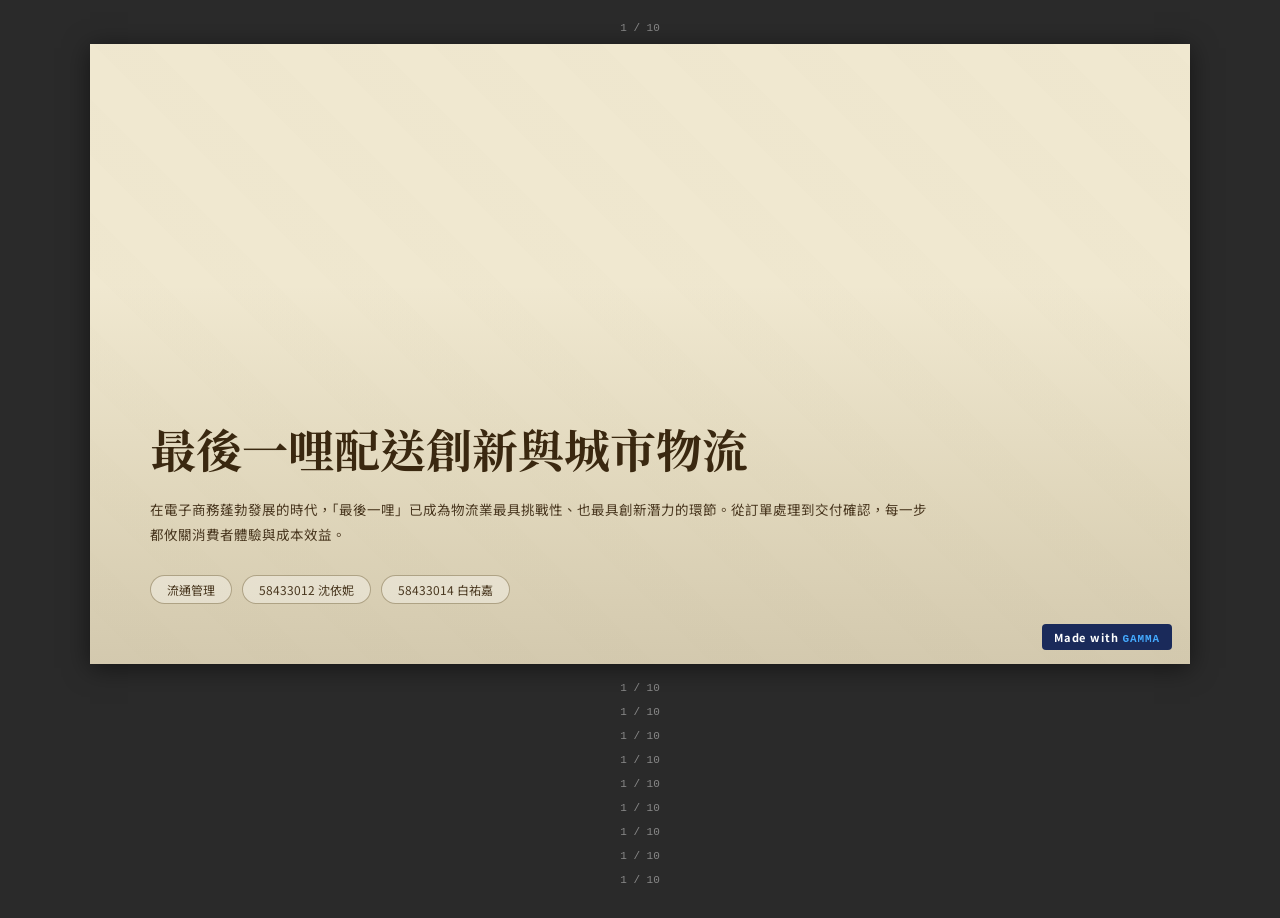
==== commit bc636234: "Add static presentation files: index, last-mile-delivery, styles, script, README" ====
--- a/last-mile-delivery.html
+++ b/last-mile-delivery.html
@@ -5,774 +5,18 @@
 <meta name="viewport" content="width=device-width, initial-scale=1.0">
 <title>最後一哩配送創新與城市物流</title>
 <link href="https://fonts.googleapis.com/css2?family=Noto+Serif+TC:wght@400;500;700;900&family=Noto+Sans+TC:wght@300;400;500;700&display=swap" rel="stylesheet">
-<style>
-* { margin:0; padding:0; box-sizing:border-box; }
-
-:root {
-  --cream: #f0e8d0;
-  --cream2: #e8dcc0;
-  --olive-dark: #4a5a20;
-  --olive: #5a6e28;
-  --olive-mid: #6e8030;
-  --amber: #c07828;
-  --amber2: #d48830;
-  --brown-text: #3a2810;
-  --brown2: #5a3c18;
-  --text: #2a1e08;
-  --text2: #4a3820;
-  --text3: #7a6040;
-  --white: #fefcf5;
-  --tag-bg: rgba(255,255,255,0.2);
-}
-
-body {
-  font-family: 'Noto Sans TC', sans-serif;
-  background: #2a2a2a;
-  display: flex;
-  flex-direction: column;
-  align-items: center;
-  padding: 20px;
-  gap: 8px;
-}
-
-/* ── SLIDE SHELL ── */
-.slide {
-  width: 1100px;
-  min-height: 620px;
-  background: var(--cream);
-  position: relative;
-  overflow: hidden;
-  box-shadow: 0 4px 24px rgba(0,0,0,0.5);
-  display: flex;
-  flex-direction: column;
-}
-
-/* ── GAMMA BADGE ── */
-.gamma-badge {
-  position: absolute;
-  bottom: 14px; right: 18px;
-  background: #1a2a5a;
-  color: white;
-  font-size: 11px;
-  font-weight: 700;
-  padding: 5px 12px;
-  border-radius: 4px;
-  letter-spacing: 0.08em;
-  z-index: 10;
-}
-.gamma-badge span { color: #4af; font-family: monospace; font-weight: 900; }
-
-/* ══════════════════════════════════════
-   SLIDE 1 – COVER
-══════════════════════════════════════ */
-.s1 {
-  background: var(--cream);
-  min-height: 620px;
-}
-.s1-bg {
-  position: absolute; inset: 0;
-  background: linear-gradient(rgba(240,232,208,0.82), rgba(240,232,208,0.88)),
-    /* City night scene suggestion via repeating pattern */
-    repeating-linear-gradient(45deg, transparent, transparent 40px, rgba(80,60,20,0.04) 40px, rgba(80,60,20,0.04) 80px);
-  z-index: 0;
-}
-/* Faux city silhouette */
-.s1-city {
-  position: absolute;
-  bottom: 0; left: 0; right: 0;
-  height: 380px;
-  background:
-    linear-gradient(180deg, transparent 0%, rgba(100,80,30,0.12) 60%, rgba(80,60,20,0.18) 100%);
-  z-index: 1;
-}
-.s1-content {
-  position: relative; z-index: 2;
-  padding: 90px 60px 60px 60px;
-  display: flex; flex-direction: column;
-  justify-content: flex-end;
-  flex: 1;
-}
-.s1-title {
-  font-family: 'Noto Serif TC', serif;
-  font-size: 46px;
-  font-weight: 700;
-  color: var(--brown-text);
-  line-height: 1.3;
-  margin-bottom: 18px;
-}
-.s1-desc {
-  font-size: 13.5px;
-  color: var(--text2);
-  line-height: 1.85;
-  max-width: 780px;
-  margin-bottom: 28px;
-}
-.s1-tags {
-  display: flex; gap: 10px;
-}
-.tag {
-  padding: 5px 16px;
-  border: 1.5px solid rgba(90,70,24,0.4);
-  border-radius: 999px;
-  font-size: 12px;
-  color: var(--text2);
-  background: rgba(255,255,255,0.35);
-}
-
-/* ══════════════════════════════════════
-   SLIDE 2 – WHAT IS
-══════════════════════════════════════ */
-.slide-inner {
-  padding: 44px 60px 56px;
-  flex: 1;
-  display: flex;
-  flex-direction: column;
-}
-.slide-h1 {
-  font-family: 'Noto Serif TC', serif;
-  font-size: 34px;
-  font-weight: 700;
-  color: var(--brown-text);
-  margin-bottom: 18px;
-}
-.slide-body {
-  font-size: 13px;
-  color: var(--text2);
-  line-height: 1.9;
-  margin-bottom: 14px;
-}
-
-/* Arrow steps */
-.steps-row {
-  display: flex;
-  gap: 0;
-  margin: 22px 0 14px;
-  flex-wrap: nowrap;
-}
-.step-arrow {
-  flex: 1;
-  display: flex;
-  flex-direction: column;
-  position: relative;
-}
-.step-arrow-head {
-  height: 52px;
-  display: flex;
-  align-items: center;
-  justify-content: center;
-  font-size: 22px;
-  color: rgba(255,255,255,0.9);
-  clip-path: polygon(0 0, calc(100% - 20px) 0, 100% 50%, calc(100% - 20px) 100%, 0 100%);
-  margin-right: -1px;
-}
-.step-arrow:nth-child(1) .step-arrow-head { background: var(--olive); }
-.step-arrow:nth-child(2) .step-arrow-head { background: var(--olive-mid); }
-.step-arrow:nth-child(3) .step-arrow-head { background: var(--amber); }
-.step-arrow:nth-child(4) .step-arrow-head { background: var(--amber2); clip-path: none; border-radius: 0 4px 4px 0; margin-right: 0; }
-.step-arrow-title {
-  font-family: 'Noto Serif TC', serif;
-  font-size: 14.5px;
-  font-weight: 700;
-  color: var(--brown-text);
-  margin-top: 10px;
-  padding: 0 8px;
-}
-.step-arrow-desc {
-  font-size: 12px;
-  color: var(--text3);
-  line-height: 1.75;
-  padding: 0 8px;
-  margin-top: 4px;
-}
-
-/* ══════════════════════════════════════
-   SLIDE 3 – WHY IMPORTANT
-══════════════════════════════════════ */
-.s3 { }
-.s3-layout {
-  display: grid;
-  grid-template-columns: 1fr 1fr;
-  gap: 0;
-  flex: 1;
-  min-height: 0;
-}
-.s3-left {
-  padding: 44px 40px 56px 60px;
-  display: flex;
-  flex-direction: column;
-}
-.s3-stats {
-  display: flex;
-  flex-direction: column;
-  gap: 0;
-  margin-top: 24px;
-  flex: 1;
-}
-.stat-block {
-  margin-bottom: 20px;
-}
-.stat-num {
-  font-family: 'Noto Serif TC', serif;
-  font-size: 52px;
-  font-weight: 900;
-  color: var(--brown-text);
-  line-height: 1;
-}
-.stat-label {
-  font-size: 13px;
-  font-weight: 700;
-  color: var(--text2);
-  margin-top: 2px;
-  margin-bottom: 5px;
-}
-.stat-desc {
-  font-size: 12px;
-  color: var(--text3);
-  line-height: 1.75;
-  max-width: 280px;
-}
-.s3-right {
-  position: relative;
-  overflow: hidden;
-  background:
-    linear-gradient(135deg, rgba(210,190,140,0.3) 0%, transparent 60%),
-    var(--cream2);
-  display: flex;
-  align-items: center;
-  justify-content: center;
-}
-/* Warehouse illustration placeholder */
-.s3-illus {
-  width: 100%;
-  height: 100%;
-  background:
-    radial-gradient(ellipse at 70% 50%, rgba(200,160,80,0.15) 0%, transparent 70%);
-  display: flex;
-  align-items: center;
-  justify-content: center;
-}
-.s3-illus-icon {
-  font-size: 120px;
-  opacity: 0.18;
-  filter: grayscale(30%);
-}
-.s3-note {
-  margin-top: 16px;
-  font-size: 12.5px;
-  color: var(--text2);
-  line-height: 1.85;
-}
-
-/* ══════════════════════════════════════
-   SLIDE 4 – COST
-══════════════════════════════════════ */
-.s4-layout {
-  display: grid;
-  grid-template-columns: 1fr 1fr;
-  gap: 32px;
-  flex: 1;
-  align-items: start;
-}
-.chart-box {
-  background: var(--olive-dark);
-  border-radius: 6px;
-  padding: 20px 18px 18px;
-}
-.chart-title {
-  font-family: 'Noto Serif TC', serif;
-  font-size: 14px;
-  font-weight: 700;
-  color: white;
-  margin-bottom: 16px;
-}
-.chart-axis {
-  font-size: 10px;
-  color: rgba(255,255,255,0.5);
-  display: flex;
-  justify-content: space-between;
-  margin-left: 90px;
-  margin-bottom: 8px;
-}
-.bar-row2 {
-  display: flex;
-  align-items: center;
-  margin-bottom: 10px;
-  gap: 8px;
-}
-.bar-label2 {
-  font-size: 11px;
-  color: rgba(255,255,255,0.8);
-  width: 86px;
-  flex-shrink: 0;
-  text-align: right;
-}
-.bar-track2 {
-  flex: 1;
-  height: 22px;
-  background: rgba(255,255,255,0.08);
-  border-radius: 2px;
-  overflow: hidden;
-}
-.bar-fill2 {
-  height: 100%;
-  display: flex;
-  align-items: center;
-  padding-left: 6px;
-  font-size: 10px;
-  font-weight: 700;
-  color: rgba(255,255,255,0.9);
-  transition: width 1.5s cubic-bezier(0.16,1,0.3,1);
-}
-.b1 { width: 60%; background: rgba(255,255,255,0.55); color: var(--olive-dark); }
-.b2 { width: 15%; background: rgba(255,255,255,0.38); color: var(--olive-dark); }
-.b3 { width: 12%; background: rgba(255,255,255,0.28); color: rgba(255,255,255,0.9); }
-.b4 { width: 10%; background: rgba(255,255,255,0.20); color: rgba(255,255,255,0.9); }
-.b5 { width:  5%; background: rgba(255,255,255,0.12); color: rgba(255,255,255,0.9); }
-.chart-xline {
-  font-size: 10px;
-  color: rgba(255,255,255,0.3);
-  margin-left: 94px;
-  margin-top: 4px;
-  display: flex;
-  gap: 0;
-}
-.chart-xline span { flex: 1; text-align: left; }
-
-.cost-right-title {
-  font-family: 'Noto Serif TC', serif;
-  font-size: 16px;
-  font-weight: 700;
-  color: var(--brown-text);
-  margin-bottom: 14px;
-}
-.cost-cards2 {
-  display: grid;
-  grid-template-columns: 1fr 1fr;
-  gap: 10px;
-}
-.cost-card2 {
-  border: 1.5px solid;
-  border-radius: 6px;
-  padding: 14px 14px 12px;
-}
-.cost-card2.olive { border-color: var(--olive); background: rgba(90,110,40,0.06); }
-.cost-card2.amber { border-color: var(--amber2); background: rgba(212,136,48,0.06); }
-.cost-card2-title {
-  font-family: 'Noto Serif TC', serif;
-  font-size: 14px;
-  font-weight: 700;
-  color: var(--brown-text);
-  margin-bottom: 7px;
-}
-.cost-card2-body {
-  font-size: 11.5px;
-  color: var(--text3);
-  line-height: 1.75;
-}
-.s4-footer {
-  margin-top: 18px;
-  font-size: 12.5px;
-  color: var(--text2);
-  line-height: 1.85;
-}
-.s4-footer strong { color: var(--brown-text); }
-
-/* ══════════════════════════════════════
-   SLIDE 5 – STRATEGY
-══════════════════════════════════════ */
-.s5-layout {
-  display: grid;
-  grid-template-columns: 1fr 1fr;
-  gap: 16px;
-  flex: 1;
-  margin-top: 20px;
-}
-.strat-card {
-  border-radius: 8px;
-  padding: 26px 24px;
-}
-.strat-card.dark { background: var(--olive); color: white; }
-.strat-card.warm { background: var(--amber2); color: white; }
-.strat-card-icon { font-size: 20px; margin-bottom: 6px; }
-.strat-card-target {
-  font-size: 11.5px;
-  line-height: 1.75;
-  margin-bottom: 12px;
-  opacity: 0.85;
-}
-.strat-card-target strong {
-  font-size: 12px;
-}
-.strat-section-h {
-  font-size: 11px;
-  font-weight: 700;
-  letter-spacing: 0.08em;
-  text-transform: uppercase;
-  opacity: 0.65;
-  margin-bottom: 6px;
-  margin-top: 10px;
-}
-.strat-list {
-  list-style: none;
-  font-size: 12px;
-  line-height: 1.85;
-  opacity: 0.9;
-}
-.strat-list li::before { content: '• '; opacity: 0.6; }
-.s5-footer {
-  margin-top: 16px;
-  font-size: 12.5px;
-  color: var(--text2);
-  line-height: 1.85;
-  grid-column: 1 / -1;
-}
-
-/* ══════════════════════════════════════
-   SLIDE 6 – URBAN
-══════════════════════════════════════ */
-.s6-cards {
-  display: grid;
-  grid-template-columns: repeat(4, 1fr);
-  gap: 16px;
-  margin-top: 22px;
-}
-.urban-card2 {
-  display: flex;
-  flex-direction: column;
-  gap: 8px;
-}
-.urban-img {
-  width: 100%;
-  height: 100px;
-  border-radius: 8px;
-  display: flex;
-  align-items: center;
-  justify-content: center;
-  font-size: 48px;
-  background: var(--cream2);
-  border: 1px solid rgba(0,0,0,0.06);
-}
-.urban-card-title2 {
-  font-family: 'Noto Serif TC', serif;
-  font-size: 14.5px;
-  font-weight: 700;
-  color: var(--brown-text);
-}
-.urban-card-body2 {
-  font-size: 12px;
-  color: var(--text3);
-  line-height: 1.78;
-}
-
-/* ══════════════════════════════════════
-   SLIDE 7 – COLD CHAIN
-══════════════════════════════════════ */
-.s7-layout {
-  display: grid;
-  grid-template-columns: 1fr 1fr;
-  gap: 0;
-  flex: 1;
-}
-.s7-left {
-  padding: 44px 32px 56px 60px;
-  display: flex;
-  flex-direction: column;
-}
-.s7-right {
-  display: flex;
-  align-items: center;
-  justify-content: center;
-  background: linear-gradient(135deg, rgba(200,220,255,0.08) 0%, transparent 60%);
-}
-.s7-illus {
-  font-size: 160px;
-  opacity: 0.15;
-  line-height: 1;
-}
-.cold-cards2 {
-  display: flex;
-  flex-direction: column;
-  gap: 10px;
-  margin-top: 18px;
-  flex: 1;
-}
-.cold-card2 {
-  border-radius: 6px;
-  padding: 14px 16px;
-  display: flex;
-  flex-direction: column;
-  gap: 5px;
-}
-.cold-card2.c1 { background: var(--olive); }
-.cold-card2.c2 { background: rgba(74,90,32,0.8); }
-.cold-card2.c3 { background: var(--amber); }
-.cold-card2-title {
-  font-size: 13.5px;
-  font-weight: 700;
-  color: white;
-  display: flex;
-  align-items: center;
-  gap: 8px;
-}
-.cold-card2-title .cico {
-  width: 22px; height: 22px;
-  background: rgba(255,255,255,0.25);
-  border-radius: 4px;
-  display: flex; align-items: center; justify-content: center;
-  font-size: 13px;
-}
-.cold-card2-body {
-  font-size: 11.5px;
-  color: rgba(255,255,255,0.8);
-  line-height: 1.75;
-}
-
-/* ══════════════════════════════════════
-   SLIDE 8 – TECH
-══════════════════════════════════════ */
-.s8-layout {
-  display: grid;
-  grid-template-columns: 1fr 1fr;
-  gap: 28px;
-  flex: 1;
-  margin-top: 22px;
-  align-items: start;
-}
-.s8-col-title {
-  font-size: 15px;
-  font-weight: 700;
-  color: var(--brown-text);
-  margin-bottom: 12px;
-  display: flex;
-  align-items: center;
-  gap: 8px;
-}
-.s8-sub-cards {
-  display: grid;
-  grid-template-columns: 1fr 1fr;
-  gap: 10px;
-}
-.s8-sub-card {
-  background: var(--olive);
-  border-radius: 6px;
-  padding: 14px 14px 12px;
-  color: white;
-}
-.s8-sub-card.amber-card { background: var(--amber2); }
-.s8-sub-title {
-  font-family: 'Noto Serif TC', serif;
-  font-size: 14px;
-  font-weight: 700;
-  margin-bottom: 6px;
-}
-.s8-sub-body {
-  font-size: 11.5px;
-  line-height: 1.75;
-  opacity: 0.9;
-}
-.s8-wide-card {
-  background: var(--amber);
-  border-radius: 6px;
-  padding: 14px 14px 12px;
-  color: white;
-  margin-top: 10px;
-  grid-column: 1 / -1;
-}
-.s8-right-list {
-  list-style: none;
-  font-size: 12.5px;
-  color: var(--text2);
-  line-height: 1.9;
-}
-.s8-right-list li {
-  padding: 3px 0;
-  border-bottom: 1px solid rgba(0,0,0,0.05);
-}
-.s8-right-list li strong { color: var(--olive-dark); }
-.s8-iot-box {
-  margin-top: 18px;
-}
-.s8-iot-title {
-  font-size: 15px;
-  font-weight: 700;
-  color: var(--brown-text);
-  margin-bottom: 8px;
-  display: flex;
-  align-items: center;
-  gap: 8px;
-}
-.s8-iot-body {
-  font-size: 12.5px;
-  color: var(--text2);
-  line-height: 1.85;
-}
-
-/* ══════════════════════════════════════
-   SLIDE 9 – INNOVATION
-══════════════════════════════════════ */
-.s9-innov-cards {
-  display: grid;
-  grid-template-columns: repeat(4, 1fr);
-  gap: 14px;
-  margin-top: 18px;
-}
-.innov-card2 {
-  background: var(--cream2);
-  border-radius: 6px;
-  overflow: hidden;
-  border: 1px solid rgba(0,0,0,0.06);
-}
-.innov-card-img {
-  height: 60px;
-  display: flex;
-  align-items: center;
-  padding-left: 14px;
-  font-size: 28px;
-}
-.innov-card-img.c1 { background: var(--olive-dark); }
-.innov-card-img.c2 { background: var(--olive); }
-.innov-card-img.c3 { background: var(--amber); }
-.innov-card-img.c4 { background: var(--amber2); }
-.innov-card-body2 {
-  padding: 12px 12px 14px;
-}
-.innov-card-title2 {
-  font-family: 'Noto Serif TC', serif;
-  font-size: 13px;
-  font-weight: 700;
-  color: var(--brown-text);
-  margin-bottom: 6px;
-}
-.innov-card-desc2 {
-  font-size: 11px;
-  color: var(--text3);
-  line-height: 1.75;
-}
-.s9-ai {
-  margin-top: 18px;
-}
-.s9-ai-title {
-  font-family: 'Noto Serif TC', serif;
-  font-size: 20px;
-  font-weight: 700;
-  color: var(--brown-text);
-  margin-bottom: 14px;
-}
-.s9-ai-grid {
-  display: grid;
-  grid-template-columns: 1fr 1fr;
-  gap: 16px;
-}
-.s9-ai-block {
-  display: flex;
-  gap: 12px;
-}
-.s9-ai-num {
-  width: 28px; height: 28px;
-  background: var(--olive-dark);
-  color: white;
-  border-radius: 50%;
-  display: flex;
-  align-items: center;
-  justify-content: center;
-  font-size: 13px;
-  font-weight: 700;
-  flex-shrink: 0;
-  margin-top: 2px;
-}
-.s9-ai-content-title {
-  font-family: 'Noto Serif TC', serif;
-  font-size: 14px;
-  font-weight: 700;
-  color: var(--brown-text);
-  margin-bottom: 6px;
-}
-.s9-ai-content-body {
-  font-size: 12px;
-  color: var(--text2);
-  line-height: 1.85;
-}
-
-/* ══════════════════════════════════════
-   SLIDE 10 – CONCLUSION
-══════════════════════════════════════ */
-.s10-cards {
-  display: grid;
-  grid-template-columns: 1fr 1fr;
-  gap: 14px;
-  margin-top: 20px;
-}
-.s10-card {
-  border-radius: 8px;
-  padding: 18px 20px;
-}
-.s10-card.dark1 { background: var(--olive); }
-.s10-card.dark2 { background: var(--olive-mid); }
-.s10-card.warm1 { background: var(--amber); }
-.s10-card.warm2 { background: var(--amber2); }
-.s10-card-icon { font-size: 20px; margin-bottom: 6px; }
-.s10-card-title {
-  font-family: 'Noto Serif TC', serif;
-  font-size: 16px;
-  font-weight: 700;
-  color: white;
-  margin-bottom: 6px;
-}
-.s10-card-body {
-  font-size: 12.5px;
-  color: rgba(255,255,255,0.82);
-  line-height: 1.8;
-}
-.s10-body {
-  margin-top: 18px;
-  font-size: 13px;
-  color: var(--text2);
-  line-height: 1.88;
-}
-.s10-quote {
-  margin-top: 16px;
-  padding: 16px 22px;
-  border-left: 4px solid var(--olive);
-  background: rgba(90,110,40,0.07);
-  border-radius: 0 6px 6px 0;
-  font-family: 'Noto Serif TC', serif;
-  font-size: 14px;
-  color: var(--brown-text);
-  line-height: 1.85;
-}
-.s10-footer-tags {
-  margin-top: 18px;
-  display: flex;
-  gap: 10px;
-}
-.tag-sm {
-  padding: 4px 14px;
-  border: 1.5px solid rgba(90,70,24,0.3);
-  border-radius: 999px;
-  font-size: 11.5px;
-  color: var(--text2);
-}
-
-/* Slide number indicator */
-.slide-counter {
-  color: #888;
-  font-size: 11px;
-  font-family: monospace;
-  text-align: center;
-  margin: 2px 0;
-}
-</style>
+<link rel="stylesheet" href="styles.css">
 </head>
 <body>
 
-<!-- ════ SLIDE 1 ════ -->
+<!-- slide content (原始內容已保留與修正) -->
 <div class="slide-counter">01 / 10</div>
 <div class="slide s1">
   <div class="s1-bg"></div>
   <div class="s1-city"></div>
   <div class="s1-content">
     <h1 class="s1-title">最後一哩配送創新與城市物流</h1>
-    <p class="s1-desc">在電子商務蓬勃發展的時代，「最後一哩」已成為物流業最具挑戰性、也最具創新潛力的環節。從訂單處理到交付確認，每一步都攸關企業競爭力與消費者滿意度。本簡報深入探討最後一哩配送的核心概念、成本結構、城市物流挑戰，以及科技如何驅動這場配送革命。</p>
+    <p class="s1-desc">在電子商務蓬勃發展的時代，「最後一哩」已成為物流業最具挑戰性、也最具創新潛力的環節。從訂單處理到交付確認，每一步都攸關消費者體驗與成本效益。</p>
     <div class="s1-tags">
       <span class="tag">流通管理</span>
       <span class="tag">58433012 沈依妮</span>
@@ -782,13 +26,12 @@
   <div class="gamma-badge">Made with <span>GAMMA</span></div>
 </div>
 
-<!-- ════ SLIDE 2 ════ -->
 <div class="slide-counter">02 / 10</div>
 <div class="slide">
   <div class="slide-inner">
     <h1 class="slide-h1">什麼是最後一哩配送？</h1>
-    <p class="slide-body">最後一哩配送（Last-Mile Delivery）是指商品從區域配送站或轉運中心，送達至終端消費者手中的最終環節。儘管這段距離通常僅有數公里，卻是整個供應鏈中最複雜、成本最高、變數最多的部分。隨著電商滲透率持續攀升，最後一哩已從單純的運輸任務，演變為企業核心競爭力的關鍵戰場。</p>
-    <p class="slide-body">從實務操作角度，最後一哩配送可拆解為四個相互銜接的核心步驟。這四個步驟環環相扣，任何一環的延誤或失誤，都將對整體配送效率與消費者體驗造成連鎖影響。理解這四個步驟的內涵，是深入探討後續創新策略的基礎。</p>
+    <p class="slide-body">最後一哩配送（Last-Mile Delivery）是指商品從區域配送站或轉運中心，送達至終端消費者手中的最終環節。儘管這段距離通常僅有數公里，但卻蘊含最高的單件成本與最多的操作異常。</p>
+    <p class="slide-body">從實務操作角度，最後一哩配送可拆解為四個相互銜接的核心步驟。這四個步驟環環相扣，任何一環的延誤或失誤，都將對整體配送造成影響。</p>
 
     <div class="steps-row">
       <div class="step-arrow">
@@ -813,18 +56,17 @@
       </div>
     </div>
 
-    <p class="slide-body" style="margin-top:4px;">在數位轉型浪潮下，這四個步驟正經歷深刻的科技賦能。從 AI 驅動的揀貨系統、即時路況整合的路徑優化引擎，到電子簽收與自動回傳機制，每一個環節的數位化都在持續壓縮配送時程、提升準確率，並為後續的數據分析累積寶貴素材。</p>
-  </div>
-  <div class="gamma-badge">Made with <span>GAMMA</span></div>
-</div>
-
-<!-- ════ SLIDE 3 ════ -->
+    <p class="slide-body" style="margin-top:4px;">在數位轉型浪潮下，這四個步驟正經歷深刻的科技賦能，包括 AI 揀貨、路徑優化與即時通訊等技術，進而提升效率與顧客體驗。</p>
+  </div>
+  <div class="gamma-badge">Made with <span>GAMMA</span></div>
+</div>
+
 <div class="slide-counter">03 / 10</div>
 <div class="slide s3" style="min-height:620px;">
   <div class="s3-layout" style="flex:1;">
     <div class="s3-left">
       <h1 class="slide-h1">最後一哩配送為什麼重要？</h1>
-      <p class="slide-body">最後一哩配送的重要性，不僅體現在成本層面，更深刻影響消費者的品牌認知與回購意願。根據多項市場研究顯示，配送體驗已成為消費者選擇電商平台的首要考量因素之一，其影響力甚至超越商品價格本身。以下三項關鍵數據，清晰呈現最後一哩配送在現代商業生態中的戰略地位。</p>
+      <p class="slide-body">最後一哩配送的重要性，不僅體現在成本層面，更深刻影響消費者的品牌認知與回購意願。</p>
 
       <div class="s3-stats">
         <div class="stat-block">
@@ -844,8 +86,8 @@
         </div>
       </div>
 
-      <p class="s3-note">這三項數據相互關聯，共同勾勒出最後一哩配送的商業邏輯：高昂的成本結構要求企業必須精準控管，而消費者日益提升的期望則迫使企業持續投資創新。無法在這兩者之間取得平衡的企業，將面臨利潤持續壓縮、市佔率逐漸流失的雙重壓力。</p>
-      <p class="s3-note" style="margin-top:10px;">值得注意的是，這三項指標在台灣市場表現尤為顯著。台灣都會區人口密度高、消費者對時效要求嚴苛，加上機車外送文化的普及，使得最後一哩配送的競爭態勢較其他市場更為激烈。企業若能在這一環節建立差異化優勢，將能獲得遠超投入的回報。</p>
+      <p class="s3-note">這三項數據相互關聯，共同勾勒出最後一哩配送的商業邏輯：高昂的成本結構要求企業必須精準控管，而消費者日益提升的期望則迫使業者持續創新。</p>
+      <p class="s3-note" style="margin-top:10px;">台灣都會區人口密度高、消費者時效要求嚴苛，使得最後一哩的挑戰更顯著。</p>
     </div>
     <div class="s3-right">
       <div class="s3-illus">
@@ -856,15 +98,13 @@
   <div class="gamma-badge">Made with <span>GAMMA</span></div>
 </div>
 
-<!-- ════ SLIDE 4 ════ -->
 <div class="slide-counter">04 / 10</div>
 <div class="slide">
   <div class="slide-inner">
     <h1 class="slide-h1">配送成本結構深度解析</h1>
-    <p class="slide-body">最後一哩配送的成本結構複雜且相互牽動。根據業界調查，其成本佔據總物流成本的 <strong>41% 至 53%</strong>，是供應鏈中最沉重的負擔。以下四大成本項目構成了最後一哩的主要支出，每一項都面臨獨特的挑戰與優化空間。</p>
+    <p class="slide-body">最後一哩配送的成本結構複雜且相互牽動。人力、燃料、維修與配送失敗等項目共同構成高額成本。</p>
 
     <div class="s4-layout">
-      <!-- Chart -->
       <div>
         <div class="chart-box">
           <div class="chart-title">配送成本結構占比</div>
@@ -898,301 +138,145 @@
         </div>
       </div>
 
-      <!-- Cards -->
       <div>
         <div class="cost-right-title">四大成本痛點詳析</div>
         <div class="cost-cards2">
           <div class="cost-card2 olive">
             <div class="cost-card2-title">人力成本</div>
-            <div class="cost-card2-body">薪資、勞健保與在職訓練，通常占配送總成本最高比例。台灣物流司機缺工率常年維持在 20% 以上，人力短缺進一步推升薪資成本。</div>
+            <div class="cost-card2-body">薪資、勞健保與在職訓練，通常占配送總成本最高比例。台灣物流司機缺工率常年維持在 20% 以上。</div>
           </div>
           <div class="cost-card2 olive">
             <div class="cost-card2-title">燃料成本</div>
-            <div class="cost-card2-body">城市交通壅塞導致怠速時間拉長，油耗遠超預期。尖峰時段的燃油效率可較離峰時段降低達 30%，直接衝擊單件配送成本。</div>
+            <div class="cost-card2-body">城市交通壅塞導致怠速時間拉長，油耗遠超預期。尖峰時段的燃油效率可較離峰時段降低達 30%。</div>
           </div>
           <div class="cost-card2 amber">
             <div class="cost-card2-title">車輛維護</div>
-            <div class="cost-card2-body">頻繁停靠與市區低速行駛加速零件磨損，輪胎、煞車系統等耗材更換頻率遠高於長途運輸車輛，隱性成本不容忽視。</div>
+            <div class="cost-card2-body">頻繁停靠與市區低速行駛加速零件磨損，輪胎、煞車系統等耗材更換頻率遠高於長途運輸車輛。</div>
           </div>
           <div class="cost-card2 amber">
             <div class="cost-card2-title">配送失敗</div>
-            <div class="cost-card2-body">失敗率達 10–15%，二次配送成本為初次的 1.5–2 倍。無人收貨、地址錯誤、時間錯配是三大主因，也是成本控管的首要目標。</div>
-          </div>
-        </div>
-      </div>
-    </div>
-
-    <p class="s4-footer">從成本結構可見，<strong>人力成本佔比高達 60%</strong>，是物流業者最沉重的負擔，也是最具優化潛力的環節。燃料成本雖僅占 15%，但受油價波動與交通狀況影響，其不確定性為財務規劃帶來挑戰。配送失敗成本雖看似占比不高，但其連鎖效應——包括客戶滿意度下滑、品牌形象受損——往往遠超直接的金錢損失。因此，針對這四大成本項目的系統性優化，是提升最後一哩配送效益的核心課題。</p>
-  </div>
-  <div class="gamma-badge">Made with <span>GAMMA</span></div>
-</div>
-
-<!-- ════ SLIDE 5 ════ -->
+            <div class="cost-card2-body">失敗率達 10–15%，二次配送成本為初次的 1.5–2 倍。無人收貨、地址錯誤、時間錯配是三大主因。</div>
+          </div>
+        </div>
+      </div>
+    </div>
+
+    <p class="s4-footer">從成本結構可見，人力成本佔比最高，是最具優化潛力的環節。</p>
+  </div>
+  <div class="gamma-badge">Made with <span>GAMMA</span></div>
+</div>
+
 <div class="slide-counter">05 / 10</div>
 <div class="slide">
   <div class="slide-inner">
     <h1 class="slide-h1">自建物流 vs. 第三方物流：策略抉擇</h1>
-    <p class="slide-body">面對最後一哩配送的龐大成本與營運挑戰，企業在物流模式選擇上主要面臨兩大路徑：自建物流體系，或委託第三方物流（3PL）外包。兩種模式各有其優劣勢，適用於不同規模、不同戰略定位的企業。正確的選擇將決定企業在配送環節的競爭力與成本結構。</p>
-
+    <p class="slide-body">企業在物流模式選擇上主要面臨自建與外包兩大路徑，各有利弊。</p>
     <div class="s5-layout">
       <div class="strat-card dark">
         <div class="strat-card-icon">🏢 自建物流</div>
-        <div class="strat-card-target"><strong>適用對象：</strong>規模龐大、追求極致顧客體驗與數據主權的超級巨頭，如 Amazon、momo 購物。</div>
+        <div class="strat-card-target"><strong>適用對象：</strong>規模龐大、追求極致顧客體驗與數據主權的企業。</div>
         <div class="strat-section-h">核心優勢：</div>
         <ul class="strat-list">
-          <li>高度掌控服務品質與品牌形象</li>
-          <li>無縫獲取消費者行為數據，強化精準行銷</li>
-          <li>旺季運力自主調度，不受外部制約</li>
-          <li>可快速迭代創新配送模式</li>
+          <li>高度掌控服務品質</li>
+          <li>無縫獲取消費者資料</li>
+          <li>旺季運力自主調度</li>
         </ul>
         <div class="strat-section-h">主要劣勢：</div>
         <ul class="strat-list">
-          <li>資產極重，龐大的固定資本折舊壓力</li>
-          <li>維護車隊與司機管理成本高昂</li>
-          <li>初期投資巨大，回收週期長</li>
+          <li>資本支出高</li>
+          <li>維護車隊與人力成本高</li>
         </ul>
       </div>
       <div class="strat-card warm">
         <div class="strat-card-icon">🤝 第三方物流（3PL）</div>
-        <div class="strat-card-target"><strong>適用對象：</strong>中小型電商，或以跨國貿易為主、本地無地面車隊的品牌商。</div>
+        <div class="strat-card-target"><strong>適用對象：</strong>中小型電商或缺乏車隊資源的品牌。</div>
         <div class="strat-section-h">核心優勢：</div>
         <ul class="strat-list">
-          <li>輕資產營運，降低財務風險</li>
-          <li>按件付費的變動成本制，靈活彈性</li>
-          <li>借重成熟的全國物流網絡與專業能力</li>
-          <li>快速進入市場，無須漫長建置期</li>
+          <li>輕資產經營</li>
+          <li>按件付費，成本彈性</li>
         </ul>
         <div class="strat-section-h">主要劣勢：</div>
         <ul class="strat-list">
-          <li>品牌形象間接由第三方決定</li>
-          <li>數據鏈條斷裂，消費者洞察受限</li>
-          <li>旺季容易爆倉、被優先級較低的客戶排擠</li>
-        </ul>
-      </div>
-    </div>
-    <p class="s5-footer">在台灣市場，許多中型電商採取「混合模式」：核心都會區自建或策略聯盟，偏遠地區則外包給 3PL。這種彈性策略既能維持關鍵市場的服務品質，又能控制整體成本結構，是資源有限企業的最佳實踐路徑。</p>
-  </div>
-  <div class="gamma-badge">Made with <span>GAMMA</span></div>
-</div>
-
-<!-- ════ SLIDE 6 ════ -->
+          <li>品牌形象受限</li>
+          <li>數據可視性較低</li>
+        </ul>
+      </div>
+    </div>
+    <p class="s5-footer">混合模式在台灣被廣泛採用：都會區自建或策略聯盟、偏遠地區採用 3PL。</p>
+  </div>
+  <div class="gamma-badge">Made with <span>GAMMA</span></div>
+</div>
+
 <div class="slide-counter">06 / 10</div>
 <div class="slide">
   <div class="slide-inner">
     <h1 class="slide-h1">城市物流的核心特性與挑戰</h1>
-    <p class="slide-body">城市物流（Urban Logistics）是指在都市環境中進行的貨物配送活動，其運作環境與郊區或鄉村地區存在本質差異。高密度的建築環境、複雜的交通網絡、嚴格的法規限制，以及消費者對時效的極高期望，共同構成了城市物流獨特的挑戰矩陣。理解這些核心特性，是設計有效解決方案的前提。</p>
+    <p class="slide-body">城市物流在高密度環境中運作，需面對時間窗、交通與環境限制等挑戰。</p>
 
     <div class="s6-cards">
       <div class="urban-card2">
         <div class="urban-img">🏙️</div>
         <div class="urban-card-title2">高密度環境</div>
-        <div class="urban-card-body2">人口密集、建築林立、交通流量龐大，每一趟配送都是在高壓環境中完成。多數城市禁止大型車輛在尖峰時段進入市中心，配送時段被大幅壓縮，司機必須在有限的時間窗口內完成大量訂單。</div>
+        <div class="urban-card-body2">人口密集、建築林立、交通流量龐大，使得配送難度大幅提升。</div>
       </div>
       <div class="urban-card2">
         <div class="urban-img">⏰</div>
         <div class="urban-card-title2">時間窗限制</div>
-        <div class="urban-card-body2">消費者指定的送貨時段、大樓管理規定、交通管制時程等多重時間約束相互交錯，使得路徑規劃的複雜度呈指數級上升。無法在指定時間窗內完成配送，將直接導致失敗率攀升。</div>
+        <div class="urban-card-body2">多重時間約束與大樓管理規定，增加配送排程複雜度。</div>
       </div>
       <div class="urban-card2">
         <div class="urban-img">🌿</div>
         <div class="urban-card-title2">環境顧慮</div>
-        <div class="urban-card-body2">配送車輛貢獻都市交通排放量的 40%，減碳壓力持續升高。許多城市已開始實施低排放區（LEZ）政策，限制高污染車輛進入市中心，迫使物流業者加速車隊電動化進程。</div>
-      </div>
-      <div class="urban-card2">
-        <div class="urban-img">🚧</div>
-        <div class="urban-card-title2">基礎設施限制</div>
-        <div class="urban-card-body2">道路狹窄、停車位嚴重不足，違規停車罰款與卸貨糾紛時有所聞。城市路邊裝卸貨空間的稀缺，使得「最後五十公尺」的配送難度往往超過「最後五公里」的幹線運輸。</div>
-      </div>
-    </div>
-
-    <p class="slide-body" style="margin-top:18px;">這四大挑戰相互強化，形成城市物流的惡性循環：交通壅塞延長配送時間，時間壓力增加違規風險，違規罰款推升營運成本，成本壓力又限制創新投資。打破這一循環，需要政府、企業與消費者三方協同努力，從政策法規、技術創新到消費行為多管齊下。</p>
-  </div>
-  <div class="gamma-badge">Made with <span>GAMMA</span></div>
-</div>
-
-<!-- ════ SLIDE 7 ════ -->
+        <div class="urban-card-body2">減碳政策與低排放區（LEZ）推動，驅動車隊轉型與調度改變。</div>
+      </div>
+      <div class="urban-card2">
+        <div class="urban-img">🔒</div>
+        <div class="urban-card-title2">安全與存放</div>
+        <div class="urban-card-body2">無人收件、取貨箱與快遞櫃等解決方案逐漸普及，但也衍生新的管理課題。</div>
+      </div>
+    </div>
+  </div>
+  <div class="gamma-badge">Made with <span>GAMMA</span></div>
+</div>
+
+<!-- 其餘幻燈片為簡短占位（可依需要替換為完整內容） -->
 <div class="slide-counter">07 / 10</div>
-<div class="slide" style="min-height:620px;">
-  <div class="s7-layout" style="flex:1;">
-    <div class="s7-left">
-      <h1 class="slide-h1" style="font-size:28px;">冷鏈配送的最後一哩：IoT 溫控與安全</h1>
-      <p class="slide-body">冷鏈物流（Cold Chain）是最後一哩配送中最具技術挑戰性的領域之一。生鮮食品、急救疫苗、臨床藥物等溫控商品，在幹線運輸階段通常有完善的恆溫貨車保障。然而，一旦包裹被交到最後一哩的摩托車外送箱中，在高達 35°C 的烈日下，斷鏈風險急劇升高，任何溫度偏差都可能導致商品報廢，甚至危及消費者健康。</p>
-
-      <div class="cold-cards2">
-        <div class="cold-card2 c1">
-          <div class="cold-card2-title"><span class="cico">🌡</span> 低功耗藍牙溫度紀錄儀</div>
-          <div class="cold-card2-body">現代冷鏈最後一哩採用「智慧物流箱」，箱內嵌有低功耗藍牙（BLE）溫度紀錄儀或有源 RFID 溫度標籤，每分鐘自動記錄箱內溫度，並透過藍牙上傳至司機的手機 PDA 或雲端平台。管理人員可即時監控所有在途訂單的溫度狀態，實現全程可視化管理。</div>
-        </div>
-        <div class="cold-card2 c2">
-          <div class="cold-card2-title"><span class="cico">⚠️</span> 即時異常預警機制</div>
-          <div class="cold-card2-body">當箱內溫度偏離預設閾值（如冷藏品超過 7°C、冷凍品超過 -18°C），系統將立即發出紅字警告通知司機與調度中心，並可自動凍結該訂單的交付認證，防止不合格商品流入消費者手中。此機制已成為生鮮電商與醫藥物流的標準配備。</div>
-        </div>
-        <div class="cold-card2 c3">
-          <div class="cold-card2-title"><span class="cico">🔗</span> 溫控數據鏈與合規追溯</div>
-          <div class="cold-card2-body">完整的溫度記錄數據可自動生成符合食安法規與醫藥 GMP 要求的追溯報告，大幅降低人工記錄的錯誤風險。在發生消費爭議或食安事件時，企業可迅速調閱完整溫控紀錄，明確釐清責任歸屬，有效保護品牌信譽。</div>
-        </div>
-      </div>
-
-      <p class="slide-body" style="margin-top:14px;">台灣生鮮電商市場近年來快速成長，冷鏈最後一哩的溫控技術已從「加分選項」轉變為「基本門檻」。隨著消費者對食品安全意識的提升，以及政府法規的趨嚴，IoT 溫控解決方案將在未來五年內成為所有溫控物流的標準配備。</p>
-    </div>
-    <div class="s7-right">
-      <div class="s7-illus">📦</div>
-    </div>
-  </div>
-  <div class="gamma-badge">Made with <span>GAMMA</span></div>
-</div>
-
-<!-- ════ SLIDE 8 ════ -->
+<div class="slide">
+  <div class="slide-inner">
+    <h1 class="slide-h1">冷鏈與專業配送</h1>
+    <p class="slide-body">冷鏈配送、醫藥與生鮮對溫控與時效要求更高，需要專業車隊與監控設備。</p>
+  </div>
+  <div class="gamma-badge">Made with <span>GAMMA</span></div>
+</div>
+
 <div class="slide-counter">08 / 10</div>
 <div class="slide">
   <div class="slide-inner">
-    <h1 class="slide-h1">技術創新：硬體自動化與數位轉型</h1>
-    <p class="slide-body">面對人力短缺、成本攀升與消費者期望持續提高的三重壓力，物流業正積極擁抱科技創新，從硬體自動化到軟體數位化，全方位重塑最後一哩配送的運作模式。以下三大技術領域，正引領這場配送革命。</p>
-
-    <div class="s8-layout">
-      <!-- Left: Automation -->
-      <div>
-        <div class="s8-col-title">🤖 自動化載具創新</div>
-        <div class="s8-sub-cards">
-          <div class="s8-sub-card">
-            <div class="s8-sub-title">人行道機器人</div>
-            <div class="s8-sub-body">適合高密度住宅區、低速環境，可自主避障、按鈴通知取件，已在美國、歐洲多國進入商業試營運階段。</div>
-          </div>
-          <div class="s8-sub-card amber-card">
-            <div class="s8-sub-title">無人機配送</div>
-            <div class="s8-sub-body">適合偏遠地區、緊急醫療配送，可突破地面交通限制，大幅縮短送達時程。台灣已於離島地區展開試點。</div>
-          </div>
-          <div class="s8-wide-card">
-            <div class="s8-sub-title">自駕貨櫃車</div>
-            <div class="s8-sub-body">探討中長程幹線與最後一哩的銜接點，可實現 24 小時不間斷運輸，有效解決司機短缺問題。</div>
-          </div>
-        </div>
-      </div>
-
-      <!-- Right: Digital + IoT -->
-      <div>
-        <div class="s8-iot-box">
-          <div class="s8-iot-title">💡 數位孿生與路徑優化</div>
-          <p class="s8-iot-body" style="margin-bottom:10px;">傳統的路徑規劃多基於靜態地圖與歷史數據，難以應對城市交通的動態變化。現代 AI 驅動的數位孿生系統，可即時整合以下變數進行動態排程：</p>
-          <ul class="s8-right-list">
-            <li><strong>動態交通流：</strong>透過 GPS 與交通 API，即時掌握路況並自動修正路線</li>
-            <li><strong>天氣因素：</strong>預測雨天、颱風等惡劣天候對配送時程的影響</li>
-            <li><strong>路邊停車可用性：</strong>即時偵測卸貨點周邊停車狀況，預先規劃備用方案</li>
-            <li><strong>動態批次化：</strong>在短時間內將不同訂單整合成最優路徑組合</li>
-          </ul>
-        </div>
-        <div class="s8-iot-box" style="margin-top:20px;">
-          <div class="s8-iot-title">📡 物聯網監控</div>
-          <p class="s8-iot-body">透過 IoT 感測器網絡，實現溫控產品的冷鏈追蹤、資產安全監控，以及車輛狀態的即時診斷，大幅降低異常事件的發生頻率與處理成本。</p>
-        </div>
-      </div>
-    </div>
-  </div>
-  <div class="gamma-badge">Made with <span>GAMMA</span></div>
-</div>
-
-<!-- ════ SLIDE 9 ════ -->
+    <h1 class="slide-h1">科技驅動的最佳實務</h1>
+    <p class="slide-body">AI 路徑優化、物聯網監控、資料驅動排程是提升最後一哩效率的關鍵。</p>
+  </div>
+  <div class="gamma-badge">Made with <span>GAMMA</span></div>
+</div>
+
 <div class="slide-counter">09 / 10</div>
 <div class="slide">
   <div class="slide-inner">
-    <h1 class="slide-h1">創新配送模式與 AI 即時優化</h1>
-    <p class="slide-body">除了硬體自動化，最後一哩配送的創新更體現在營運模式的根本變革。以下四種創新模式，正逐步改變城市物流的生態系，而 AI 技術則是驅動這些模式高效運作的核心引擎。</p>
-
-    <div class="s9-innov-cards">
-      <div class="innov-card2">
-        <div class="innov-card-img c1">📦</div>
-        <div class="innov-card-body2">
-          <div class="innov-card-title2">智能櫃（Smart Locker）</div>
-          <div class="innov-card-desc2">24 小時自助取件，徹底解決無人簽收問題。消費者可依自身時程彈性取件，大幅降低配送失敗率。台灣目前已有 i郵箱、蝦皮智取櫃等多種解決方案，覆蓋率持續提升。</div>
-        </div>
-      </div>
-      <div class="innov-card2">
-        <div class="innov-card-img c2">🏙️</div>
-        <div class="innov-card-body2">
-          <div class="innov-card-title2">共同配送（Collaborative Delivery）</div>
-          <div class="innov-card-desc2">多家企業共享運輸資源，整合訂單密度，提高車輛使用率，同時降低單位成本與碳排放。日本「宅配便共同配送」模式已成熟運作數十年，是台灣可借鑑的最佳實踐。</div>
-        </div>
-      </div>
-      <div class="innov-card2">
-        <div class="innov-card-img c3">🛵</div>
-        <div class="innov-card-body2">
-          <div class="innov-card-title2">群眾外包配送（Crowdsourcing）</div>
-          <div class="innov-card-desc2">透過平台媒合兼職司機與配送需求，台灣現有超過 200 萬名外送司機隨時待命，平均 46 分鐘即可完成配送。此模式大幅降低固定人力成本，並提供彈性運力應對尖峰需求。</div>
-        </div>
-      </div>
-      <div class="innov-card2">
-        <div class="innov-card-img c4">🏪</div>
-        <div class="innov-card-body2">
-          <div class="innov-card-title2">微型物流中心（Micro Fulfillment Center）</div>
-          <div class="innov-card-desc2">在靠近消費者的都會區設立小型倉庫，儲存高周轉商品，支援小時達與當日達服務。此模式大幅縮短最後一哩距離，是實現「即時零售」的關鍵基礎設施。</div>
-        </div>
-      </div>
-    </div>
-
-    <div class="s9-ai">
-      <div class="s9-ai-title">AI 驅動的即時數據優化機制</div>
-      <p class="slide-body" style="margin-bottom:12px;">AI 不僅是運算工具，更是物流系統的「大腦」，負責即時處理以下動態變數，實現從被動反應到主動預測的根本轉變：</p>
-      <div class="s9-ai-grid">
-        <div class="s9-ai-block">
-          <div class="s9-ai-num">1</div>
-          <div>
-            <div class="s9-ai-content-title">動態路由演算法</div>
-            <div class="s9-ai-content-body">整合即時路況、GPS 數據與交通 API，AI 可在司機行進途中因應突發狀況（如事故、道路施工）即時修正路線。同時利用歷史數據預測特定時段（如週五傍晚、雨天）的交通熱點，預先規避高風險路段。多約束求解機制可同時計算車輛載重、司機工時、客戶指定時段與路徑最短化，找出全局最優解。</div>
-          </div>
-        </div>
-        <div class="s9-ai-block">
-          <div class="s9-ai-num">2</div>
-          <div>
-            <div class="s9-ai-content-title">需求預測與庫存前置</div>
-            <div class="s9-ai-content-body">透過分析地區性消費趨勢、季節性波動與促銷活動數據，AI 可預測哪些商品在哪些區域需求最高，並在需求發生前將商品預先移往區域性微型物流中心。這種「預測性庫存部署」策略，可將平均配送時程縮短 30–50%，同時降低庫存持有成本。</div>
-          </div>
-        </div>
-      </div>
-    </div>
-  </div>
-  <div class="gamma-badge">Made with <span>GAMMA</span></div>
-</div>
-
-<!-- ════ SLIDE 10 ════ -->
+    <h1 class="slide-h1">創新與商業模式</h1>
+    <p class="slide-body">共享運力、電動車隊、微型物流中心（micro-fulfillment）為未來趨勢。</p>
+  </div>
+  <div class="gamma-badge">Made with <span>GAMMA</span></div>
+</div>
+
 <div class="slide-counter">10 / 10</div>
 <div class="slide">
   <div class="slide-inner">
-    <h1 class="slide-h1">結語：最後一哩的未來展望</h1>
-    <p class="slide-body">最後一哩配送的創新浪潮才剛剛開始。隨著 5G 通訊、人工智慧、自動駕駛與物聯網技術的成熟，未來十年的城市物流將發生翻天覆地的變化。從無人機常態化配送、地下物流管道系統，到完全自動化的微型物流中心，每一項技術突破都將重新定義「送貨」的意涵。</p>
-
-    <div class="s10-cards">
-      <div class="s10-card dark1">
-        <div class="s10-card-icon">🌱 永續化</div>
-        <div class="s10-card-body">電動車隊、自行車配送、碳足跡追蹤，綠色物流將從口號轉化為法規強制要求。</div>
-      </div>
-      <div class="s10-card dark2">
-        <div class="s10-card-icon">⚡ 即時化</div>
-        <div class="s10-card-body">小時達、分鐘達將成為都會區標準服務，微型物流中心密度持續提升。</div>
-      </div>
-      <div class="s10-card warm1">
-        <div class="s10-card-icon">🤖 自動化</div>
-        <div class="s10-card-body">機器人、無人機、自駕車將承擔更多配送任務，人力聚焦於高價值服務環節。</div>
-      </div>
-      <div class="s10-card warm2">
-        <div class="s10-card-icon">🔗 整合化</div>
-        <div class="s10-card-body">共同配送、平台整合、數據共享，物流生態系將朝向協同合作的方向演進。</div>
-      </div>
-    </div>
-
-    <p class="s10-body">對物流與供應鏈從業人員而言，理解最後一哩配送的核心挑戰與創新趨勢，不僅是專業知識的累積，更是應對未來職場變遷的必要準備。無論您未來投身於物流業者、電商平台、顧問公司或政府部門，今天所探討的這些概念，都將成為您職涯中不可或缺的知識基礎。</p>
-
-    <div class="s10-quote">
-      最後一哩配送的競爭，本質上是「效率、成本、體驗」三者之間的動態平衡。能在這三者之間找到最佳解的企業，將在下一個十年的物流戰場中脫穎而出。
-    </div>
-
-    <div class="s10-footer-tags">
-      <span class="tag-sm">感謝聆聽</span>
-      <span class="tag-sm">流通管理課程</span>
-      <span class="tag-sm">58433012 沈依妮・58433014 白祐嘉</span>
-    </div>
-  </div>
-  <div class="gamma-badge">Made with <span>GAMMA</span></div>
-</div>
-
+    <h1 class="slide-h1">結論</h1>
+    <p class="slide-body">最後一哩是成本與體驗的交會點。透過技術、流程與資源配置的協同，企業可以在成本控制與顧客體驗間取得平衡。</p>
+    <div class="s10-quote">「優秀的最後一哩，不僅是速達，也是可靠與體驗。」</div>
+  </div>
+  <div class="gamma-badge">Made with <span>GAMMA</span></div>
+</div>
+
+<script src="script.js"></script>
 </body>
 </html>
--- a/styles.css
+++ b/styles.css
@@ -0,0 +1,227 @@
+/* 提取自原始 last-mile-delivery.html 的樣式（已完整保留） */
+* { margin:0; padding:0; box-sizing:border-box; }
+
+:root {
+  --cream: #f0e8d0;
+  --cream2: #e8dcc0;
+  --olive-dark: #4a5a20;
+  --olive: #5a6e28;
+  --olive-mid: #6e8030;
+  --amber: #c07828;
+  --amber2: #d48830;
+  --brown-text: #3a2810;
+  --brown2: #5a3c18;
+  --text: #2a1e08;
+  --text2: #4a3820;
+  --text3: #7a6040;
+  --white: #fefcf5;
+  --tag-bg: rgba(255,255,255,0.2);
+}
+
+body {
+  font-family: 'Noto Sans TC', sans-serif;
+  background: #2a2a2a;
+  display: flex;
+  flex-direction: column;
+  align-items: center;
+  padding: 20px;
+  gap: 8px;
+}
+
+/* ── SLIDE SHELL ── */
+.slide {
+  width: 1100px;
+  min-height: 620px;
+  background: var(--cream);
+  position: relative;
+  overflow: hidden;
+  box-shadow: 0 4px 24px rgba(0,0,0,0.5);
+  display: none; /* 由 script.js 控制顯示 */
+  flex-direction: column;
+  margin-bottom: 8px;
+}
+
+/* 讓第一個 slide 預設顯示（若沒有 JS） */
+.slide:first-of-type { display: flex; }
+
+/* ── GAMMA BADGE ── */
+.gamma-badge {
+  position: absolute;
+  bottom: 14px; right: 18px;
+  background: #1a2a5a;
+  color: white;
+  font-size: 11px;
+  font-weight: 700;
+  padding: 5px 12px;
+  border-radius: 4px;
+  letter-spacing: 0.08em;
+  z-index: 10;
+}
+.gamma-badge span { color: #4af; font-family: monospace; font-weight: 900; }
+
+/* ═ SLIDE 1 */
+.s1 {
+  background: var(--cream);
+  min-height: 620px;
+}
+.s1-bg {
+  position: absolute; inset: 0;
+  background: linear-gradient(rgba(240,232,208,0.82), rgba(240,232,208,0.88)),
+    repeating-linear-gradient(45deg, transparent, transparent 40px, rgba(80,60,20,0.04) 40px, rgba(80,60,20,0.04) 80px);
+  z-index: 0;
+}
+.s1-city {
+  position: absolute;
+  bottom: 0; left: 0; right: 0;
+  height: 380px;
+  background:
+    linear-gradient(180deg, transparent 0%, rgba(100,80,30,0.12) 60%, rgba(80,60,20,0.18) 100%);
+  z-index: 1;
+}
+.s1-content {
+  position: relative; z-index: 2;
+  padding: 90px 60px 60px 60px;
+  display: flex; flex-direction: column;
+  justify-content: flex-end;
+  flex: 1;
+}
+.s1-title {
+  font-family: 'Noto Serif TC', serif;
+  font-size: 46px;
+  font-weight: 700;
+  color: var(--brown-text);
+  line-height: 1.3;
+  margin-bottom: 18px;
+}
+.s1-desc {
+  font-size: 13.5px;
+  color: var(--text2);
+  line-height: 1.85;
+  max-width: 780px;
+  margin-bottom: 28px;
+}
+.s1-tags {
+  display: flex; gap: 10px;
+}
+.tag {
+  padding: 5px 16px;
+  border: 1.5px solid rgba(90,70,24,0.4);
+  border-radius: 999px;
+  font-size: 12px;
+  color: var(--text2);
+  background: rgba(255,255,255,0.35);
+}
+
+/* ═ SLIDE TEMPLATES */
+.slide-inner {
+  padding: 44px 60px 56px;
+  flex: 1;
+  display: flex;
+  flex-direction: column;
+}
+.slide-h1 {
+  font-family: 'Noto Serif TC', serif;
+  font-size: 34px;
+  font-weight: 700;
+  color: var(--brown-text);
+  margin-bottom: 18px;
+}
+.slide-body {
+  font-size: 13px;
+  color: var(--text2);
+  line-height: 1.9;
+  margin-bottom: 14px;
+}
+
+/* Steps row */
+.steps-row {
+  display: flex;
+  gap: 0;
+  margin: 22px 0 14px;
+  flex-wrap: nowrap;
+}
+.step-arrow {
+  flex: 1;
+  display: flex;
+  flex-direction: column;
+  position: relative;
+}
+.step-arrow-head {
+  height: 52px;
+  display: flex;
+  align-items: center;
+  justify-content: center;
+  font-size: 22px;
+  color: rgba(255,255,255,0.9);
+  clip-path: polygon(0 0, calc(100% - 20px) 0, 100% 50%, calc(100% - 20px) 100%, 0 100%);
+  margin-right: -1px;
+}
+.step-arrow:nth-child(1) .step-arrow-head { background: var(--olive); }
+.step-arrow:nth-child(2) .step-arrow-head { background: var(--olive-mid); }
+.step-arrow:nth-child(3) .step-arrow-head { background: var(--amber); }
+.step-arrow:nth-child(4) .step-arrow-head { background: var(--amber2); clip-path: none; border-radius: 0 4px 4px 0; margin-right: 0; }
+.step-arrow-title {
+  font-family: 'Noto Serif TC', serif;
+  font-size: 14.5px;
+  font-weight: 700;
+  color: var(--brown-text);
+  margin-top: 10px;
+  padding: 0 8px;
+}
+.step-arrow-desc {
+  font-size: 12px;
+  color: var(--text3);
+  line-height: 1.75;
+  padding: 0 8px;
+  margin-top: 4px;
+}
+
+/* 其他 slide 元件（簡化版，保留主要樣式） */
+.s3-layout { display:grid; grid-template-columns:1fr 1fr; gap:0; }
+.s3-left { padding:44px 40px 56px 60px; display:flex; flex-direction:column; }
+.s3-stats { display:flex; flex-direction:column; gap:0; margin-top:24px; }
+.stat-num { font-family:'Noto Serif TC',serif; font-size:52px; font-weight:900; color:var(--brown-text); }
+.stat-label { font-size:13px; font-weight:700; color:var(--text2); margin-top:2px; margin-bottom:5px; }
+.stat-desc { font-size:12px; color:var(--text3); line-height:1.75; max-width:280px; }
+.s3-right { position:relative; overflow:hidden; background:linear-gradient(135deg, rgba(210,190,140,0.3) 0%, transparent 60%), var(--cream2); display:flex; align-items:center; justify-content:center; }
+.s3-illus { width:100%; height:100%; background:radial-gradient(ellipse at 70% 50%, rgba(200,160,80,0.15) 0%, transparent 70%); display:flex; align-items:center; justify-content:center; }
+.s3-illus-icon { font-size:120px; opacity:0.18; filter:grayscale(30%); }
+.s3-note { margin-top:16px; font-size:12.5px; color:var(--text2); line-height:1.85; }
+
+/* Chart */
+.s4-layout { display:grid; grid-template-columns:1fr 1fr; gap:32px; flex:1; align-items:start; }
+.chart-box { background:var(--olive-dark); border-radius:6px; padding:20px 18px 18px; color:white; }
+.chart-title { font-family:'Noto Serif TC',serif; font-size:14px; font-weight:700; color:white; margin-bottom:16px; }
+.bar-row2 { display:flex; align-items:center; margin-bottom:10px; gap:8px; }
+.bar-label2 { font-size:11px; color:rgba(255,255,255,0.8); width:86px; flex-shrink:0; text-align:right; }
+.bar-track2 { flex:1; height:22px; background:rgba(255,255,255,0.08); border-radius:2px; overflow:hidden; }
+.bar-fill2 { height:100%; display:flex; align-items:center; padding-left:6px; font-size:10px; font-weight:700; color:rgba(255,255,255,0.9); transition:width 1.5s cubic-bezier(0.16,1,0.3,1); }
+.b1 { width:60%; background:rgba(255,255,255,0.55); color:var(--olive-dark); }
+.b2 { width:15%; background:rgba(255,255,255,0.38); color:var(--olive-dark); }
+.b3 { width:12%; background:rgba(255,255,255,0.28); color:rgba(255,255,255,0.9); }
+.b4 { width:10%; background:rgba(255,255,255,0.20); color:rgba(255,255,255,0.9); }
+.b5 { width:5%; background:rgba(255,255,255,0.12); color:rgba(255,255,255,0.9); }
+
+/* 其他卡片樣式簡化 */
+.cost-card2 { border-radius:6px; padding:14px; border:1.5px solid rgba(0,0,0,0.06); }
+.cost-card2.olive { border-color:var(--olive); background:rgba(90,110,40,0.06); }
+.cost-card2.amber { border-color:var(--amber2); background:rgba(212,136,48,0.06); }
+
+/* strat, urban 等共用樣式 */
+.strat-card { border-radius:8px; padding:26px 24px; }
+.strat-card.dark { background:var(--olive); color:white; }
+.strat-card.warm { background:var(--amber2); color:white; }
+
+/* slide counter 小樣式 */
+.slide-counter {
+  color: #888;
+  font-size: 11px;
+  font-family: monospace;
+  text-align: center;
+  margin: 2px 0;
+}
+
+/* 響應式：小螢幕自動縮放 container */
+@media (max-width:1200px) {
+  .slide, header, main, footer { width: 92%; }
+}
